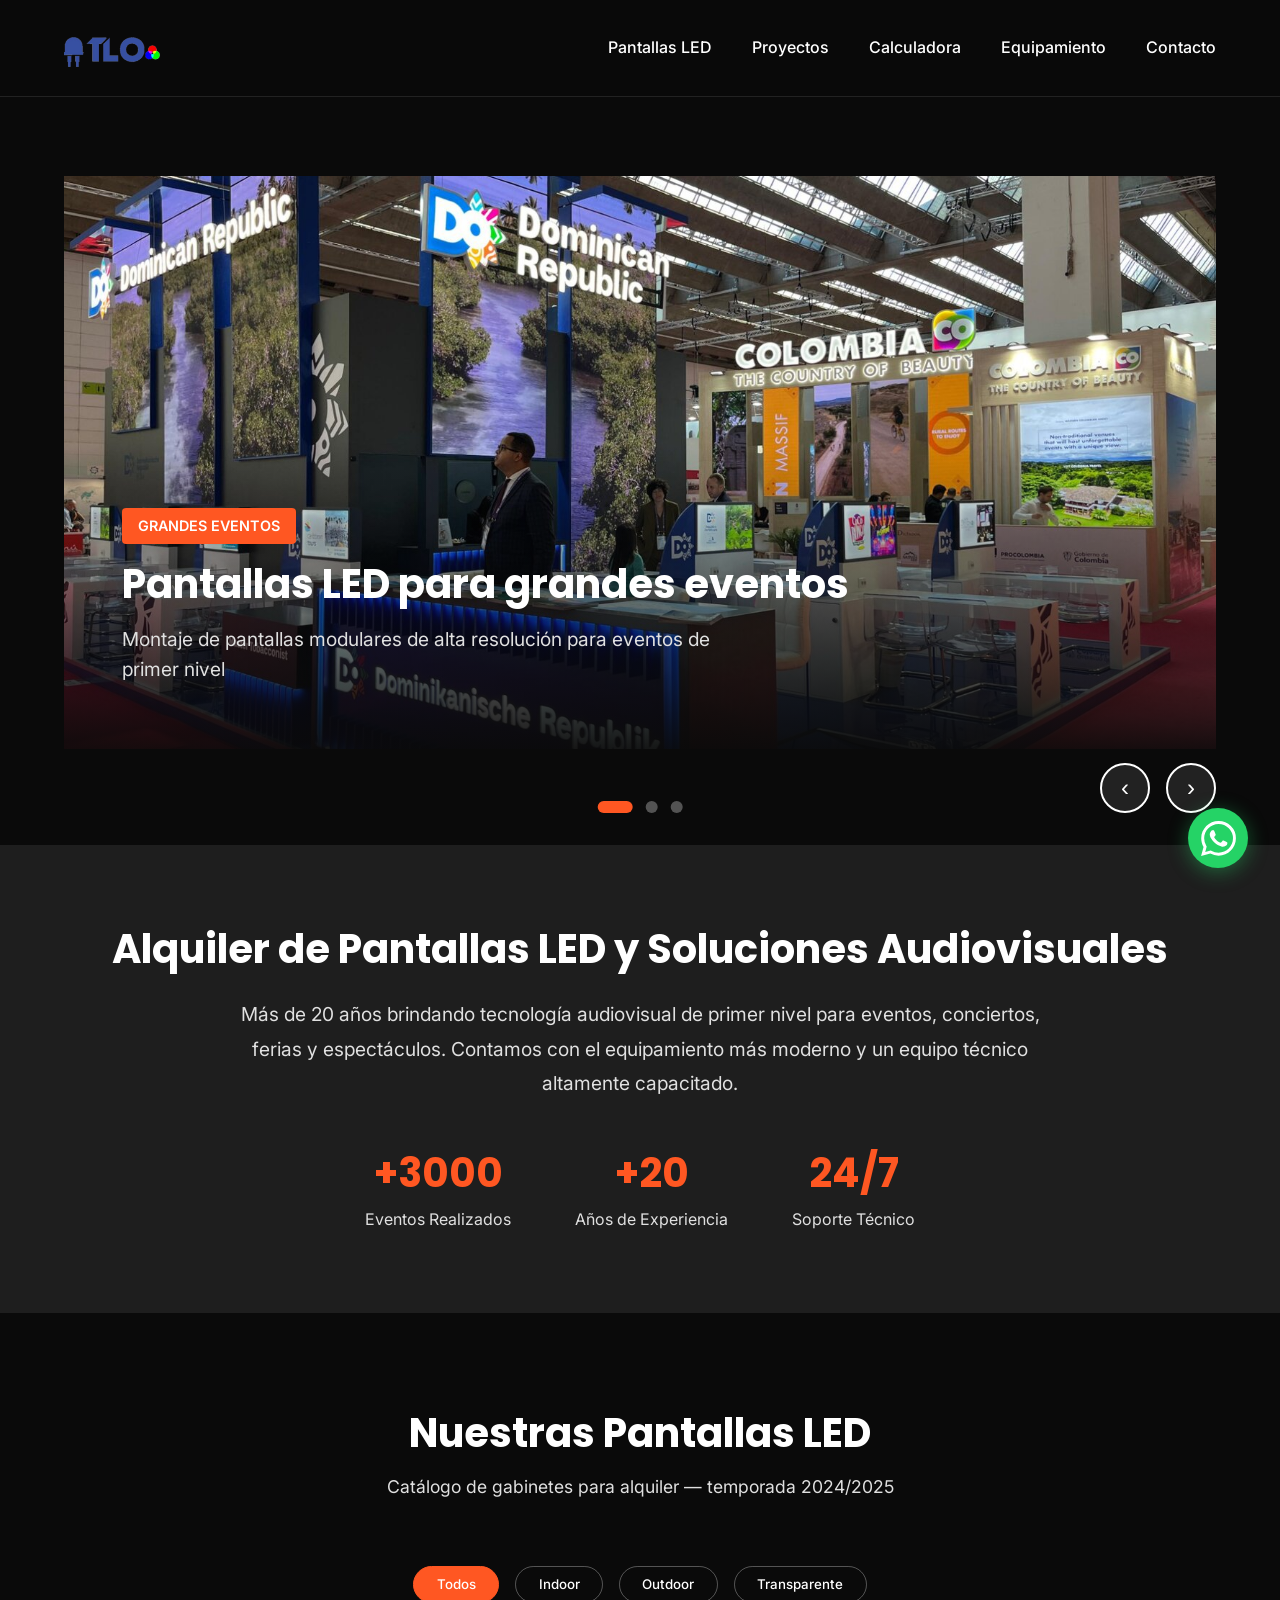
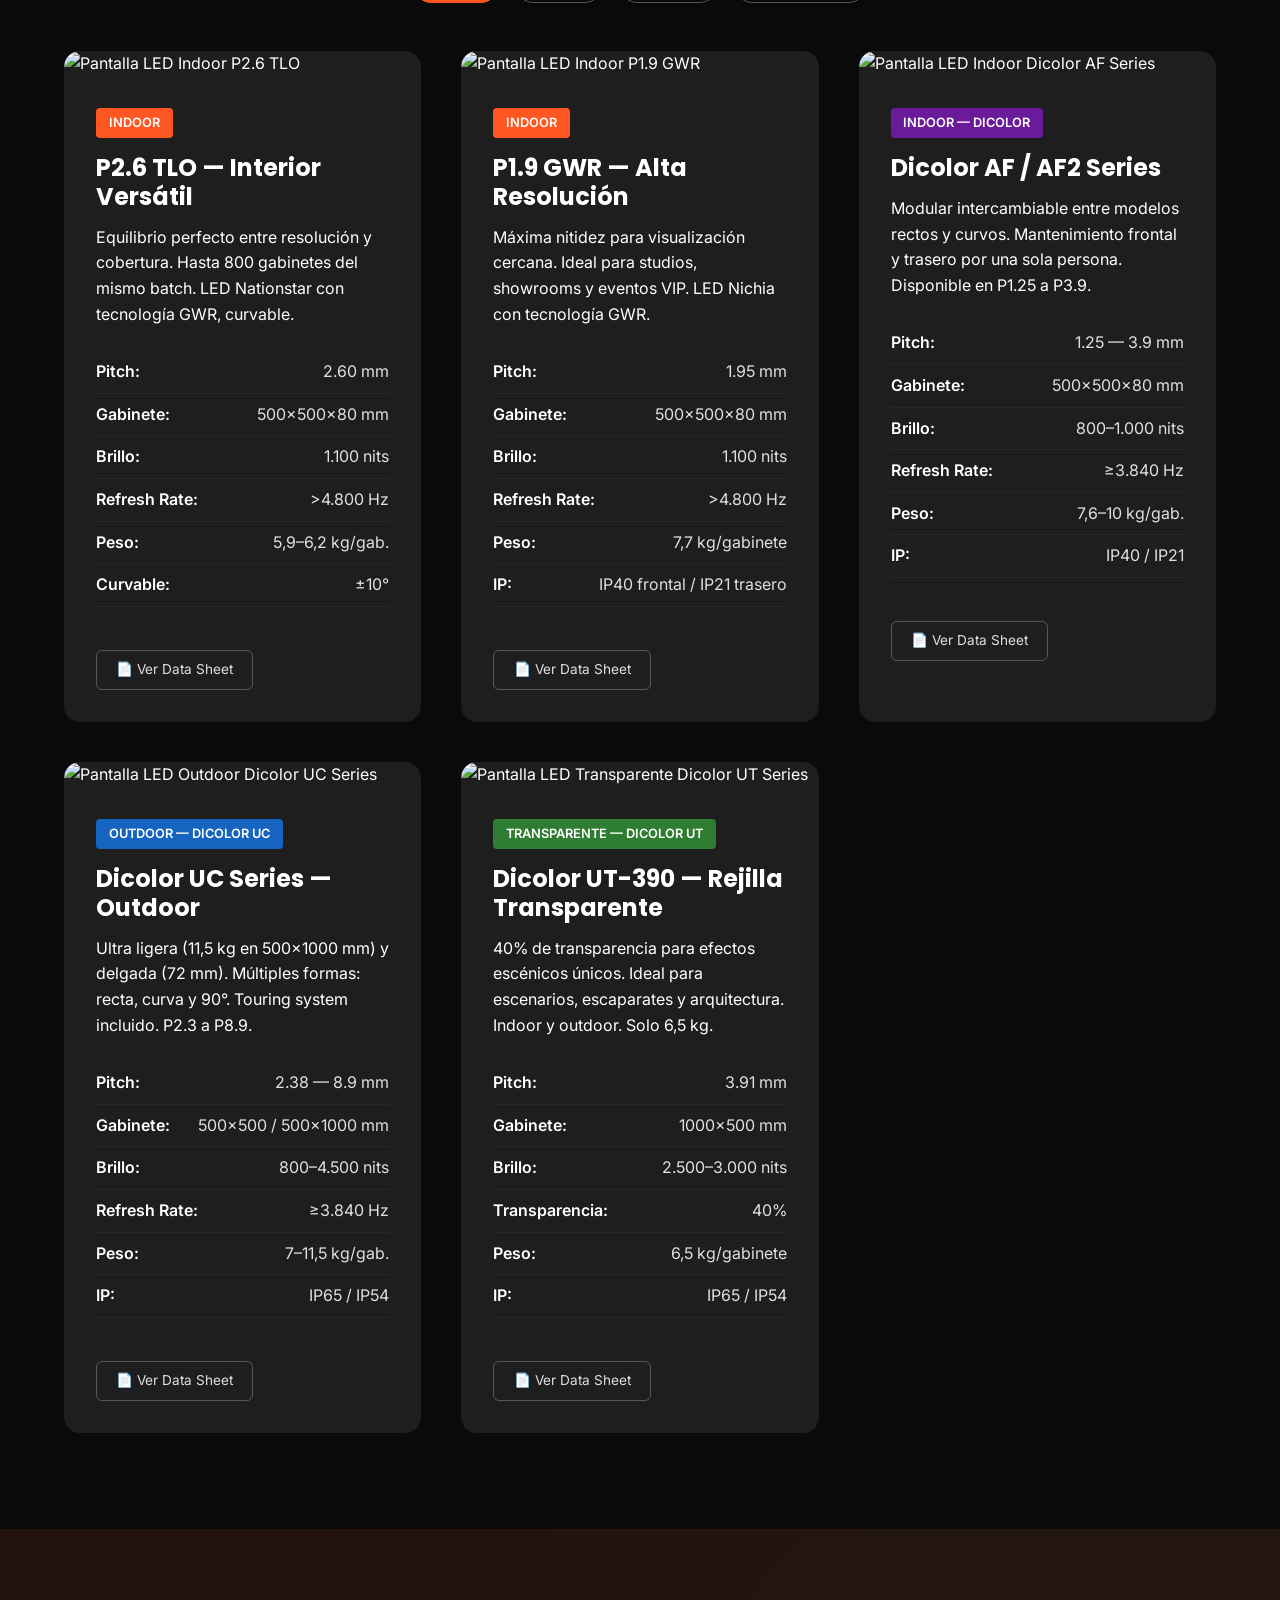
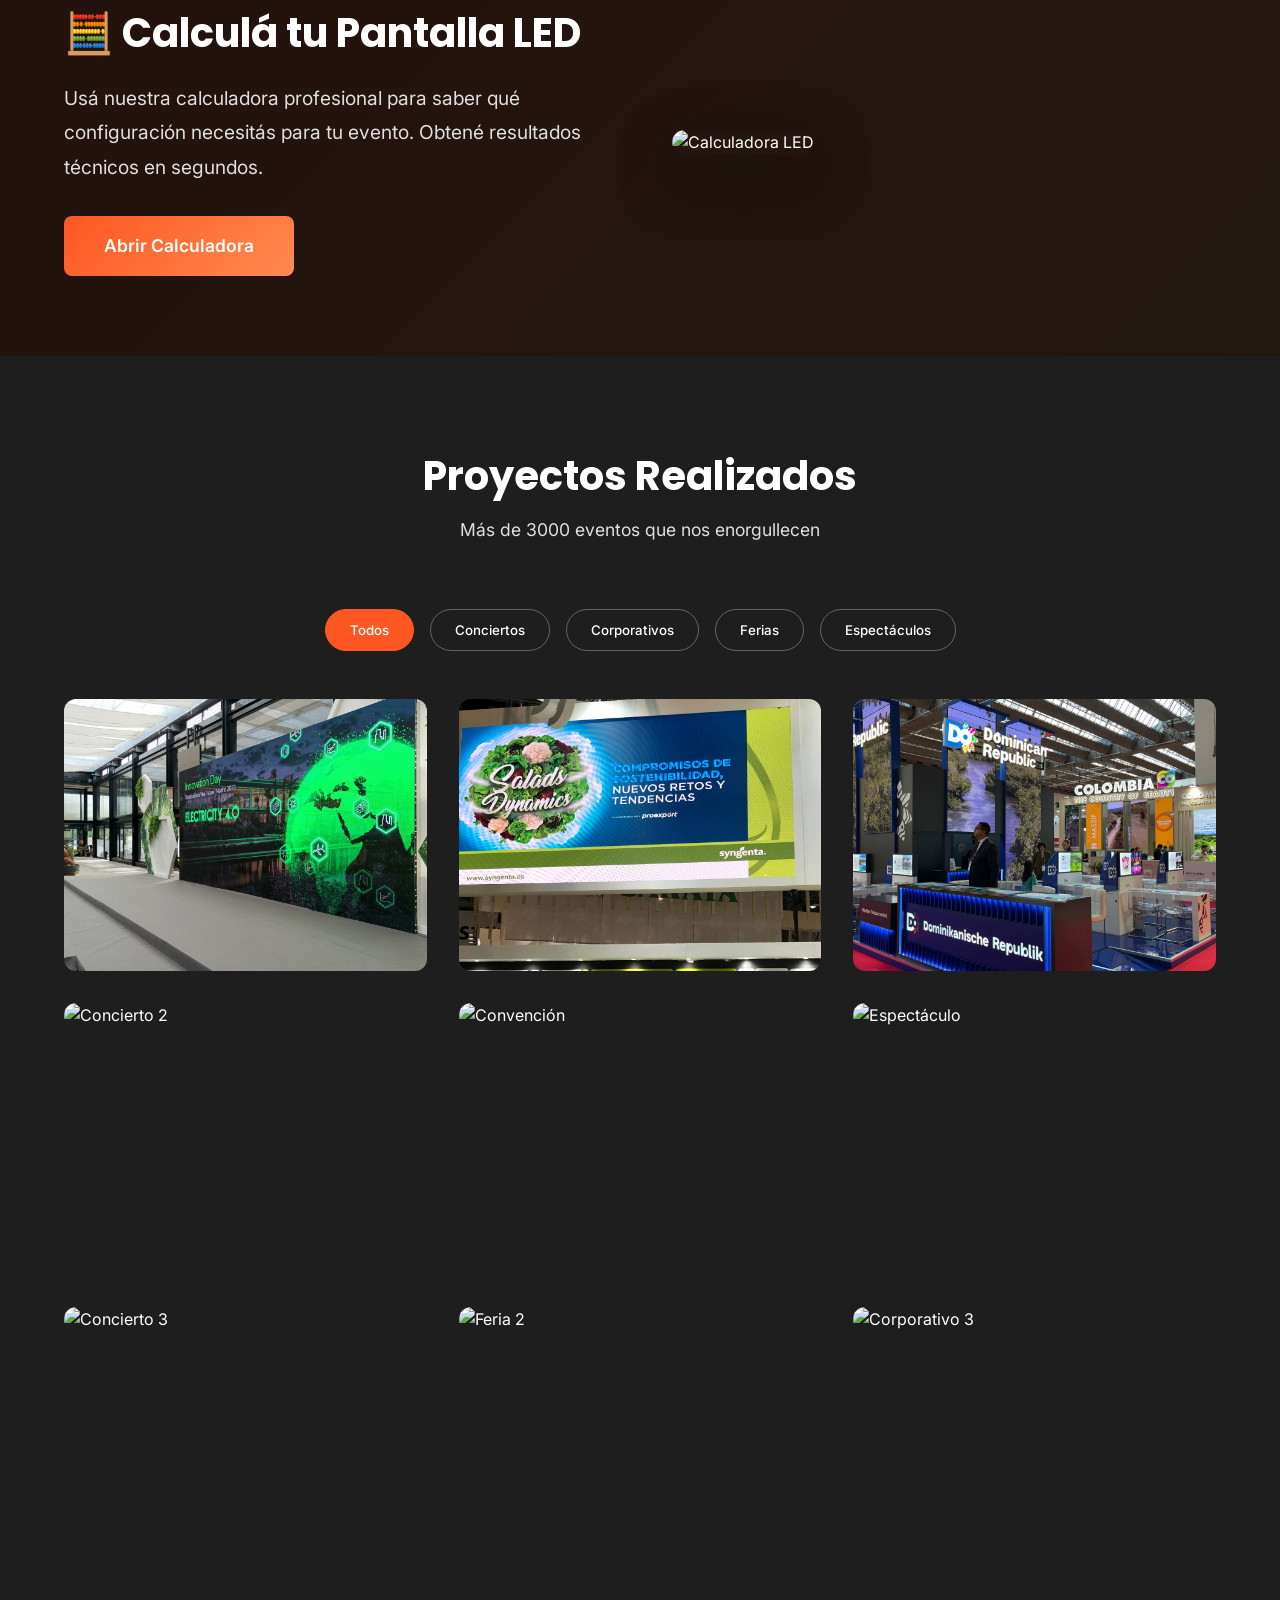
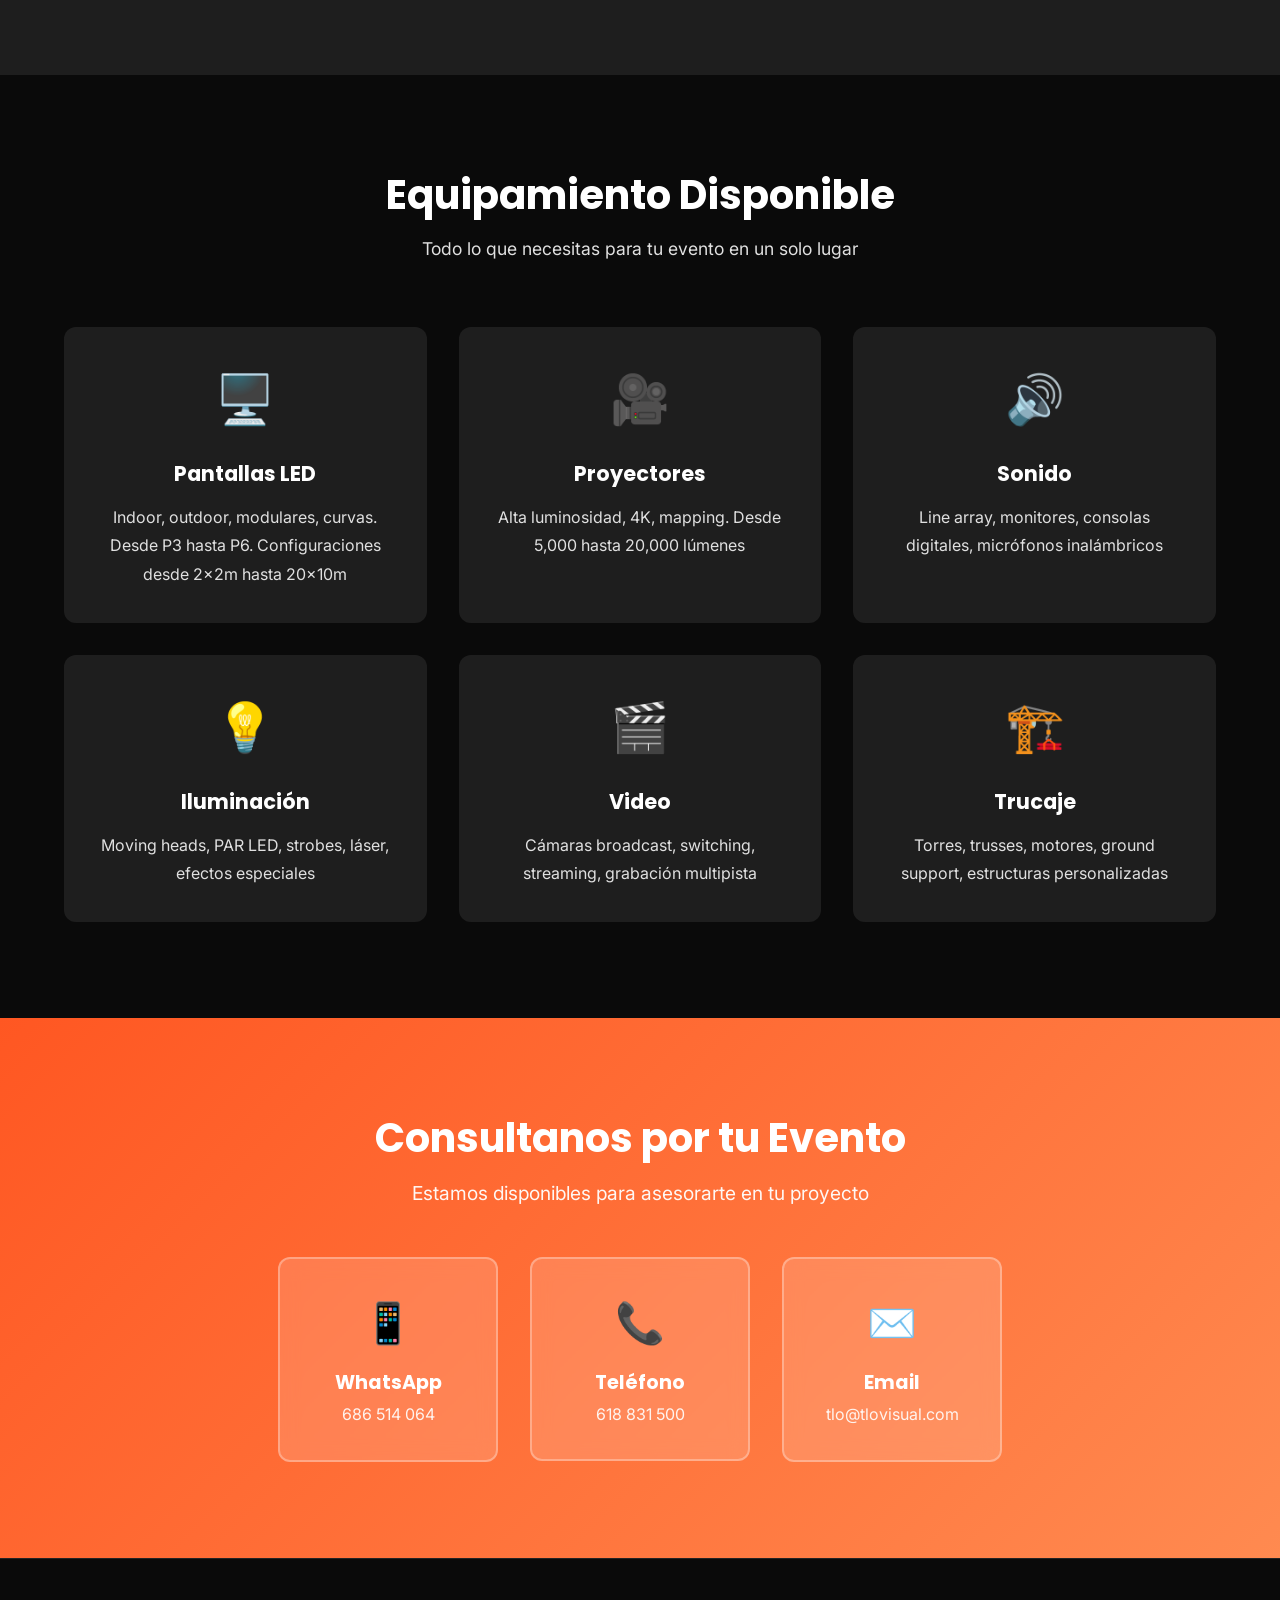
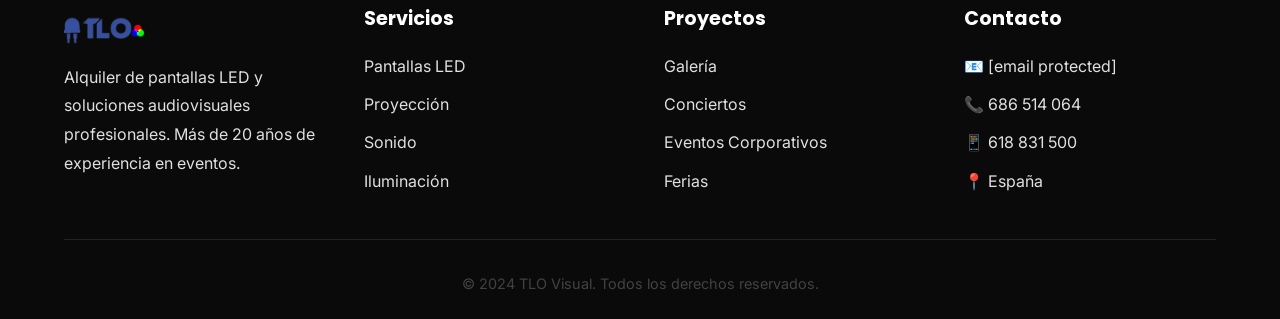
==== index.html @ 1fbb7e51 "reorder: P2.6 TLO Interior Versátil first in pantallas grid" ====
<!DOCTYPE html>
<html lang="es">
<head>
    <meta charset="UTF-8">
    <meta name="viewport" content="width=device-width, initial-scale=1.0">
    <meta name="description" content="TLO Visual - Alquiler de pantallas LED y soluciones audiovisuales profesionales. Más de 20 años de experiencia en eventos, conciertos, ferias y espectáculos.">
    <meta name="keywords" content="pantallas LED, alquiler pantallas, audiovisual, eventos, conciertos, iluminación, sonido profesional">
    <title>TLO Visual - Alquiler de Pantallas LED y Soluciones Audiovisuales</title>
    <!-- Fonts -->
    <link rel="preconnect" href="https://fonts.googleapis.com">
    <link rel="preconnect" href="https://fonts.gstatic.com" crossorigin>
    <link href="https://fonts.googleapis.com/css2?family=Poppins:wght@400;600;700&family=Inter:wght@400;500&display=swap" rel="stylesheet">
    <!-- Styles -->
    <link rel="stylesheet" href="css/styles.css">
    <!-- Favicon -->
    <link rel="icon" type="image/png" href="assets/favicon.png">
    <style>
        /* Logo image en navbar */
        .logo-img {
            height: 48px;
            width: auto;
            display: block;
        }
        .navbar a.logo-link {
            display: flex;
            align-items: center;
            text-decoration: none;
        }
        /* Footer logo */
        .footer-logo-img {
            height: 40px;
            width: auto;
            margin-bottom: 1rem;
            display: block;
        }
        /* Pantallas filters */
        .pantallas-filters {
            display: flex;
            justify-content: center;
            gap: 1rem;
            margin-bottom: 3rem;
            flex-wrap: wrap;
        }
        .pantalla-filter-btn {
            background: transparent;
            border: 1px solid rgba(255,255,255,0.3);
            color: var(--white);
            padding: 0.6rem 1.4rem;
            border-radius: 25px;
            cursor: pointer;
            transition: all 0.3s ease;
            font-weight: 500;
            font-family: 'Inter', sans-serif;
        }
        .pantalla-filter-btn:hover,
        .pantalla-filter-btn.active {
            background: var(--primary-orange);
            border-color: var(--primary-orange);
        }
        /* Badge variants */
        .outdoor-badge {
            background: #1565C0 !important;
        }
        .transparente-badge {
            background: #2E7D32 !important;
        }
        .indoor-badge-dicolor {
            background: #6A1B9A !important;
        }
        /* Datasheet button */
        .datasheet-btn {
            display: inline-block;
            margin-top: 1.2rem;
            padding: 0.5rem 1.2rem;
            border: 1px solid rgba(255,255,255,0.25);
            border-radius: 6px;
            color: var(--light-gray);
            text-decoration: none;
            font-size: 0.85rem;
            transition: all 0.3s ease;
        }
        .datasheet-btn:hover {
            border-color: var(--primary-orange);
            color: var(--primary-orange);
        }
        /* Hidden card */
        .pantalla-card.hidden {
            display: none;
        }
    </style>
</head>
<body>

    <!-- NAVIGATION -->
    <nav class="navbar" id="navbar">
        <a href="index.html" class="logo-link">
            <img src="images/logo_tlo.png" alt="TLO Visual" class="logo-img">
        </a>
        <ul class="nav-links" id="navLinks">
            <li><a href="#pantallas">Pantallas LED</a></li>
            <li><a href="#proyectos">Proyectos</a></li>
            <li><a href="https://tlo-ledcalc.vercel.app" target="_blank">Calculadora</a></li>
            <li><a href="#equipamiento">Equipamiento</a></li>
            <li><a href="#contacto">Contacto</a></li>
        </ul>
        <button class="menu-toggle" id="menuToggle">
            <span></span>
            <span></span>
            <span></span>
        </button>
    </nav>

    <!-- HERO GALLERY -->
    <section class="hero-gallery">
        <div class="gallery-slider" id="gallerySlider">
            <div class="gallery-slide active">
                <img src="images/grandeseventos.jpg" alt="Grandes Eventos con pantalla LED">
                <div class="slide-overlay">
                    <div class="slide-info">
                        <span class="slide-category">GRANDES EVENTOS</span>
                        <h2>Pantallas LED para grandes eventos</h2>
                        <p>Montaje de pantallas modulares de alta resolución para eventos de primer nivel</p>
                    </div>
                </div>
            </div>
            <div class="gallery-slide">
                <img src="images/corporativo.jpg" alt="Evento corporativo con pantalla LED">
                <div class="slide-overlay">
                    <div class="slide-info">
                        <span class="slide-category">CORPORATIVO</span>
                        <h2>Eventos corporativos y lanzamientos</h2>
                        <p>Tecnología audiovisual de impacto para presentaciones y lanzamientos de producto</p>
                    </div>
                </div>
            </div>
            <div class="gallery-slide">
                <img src="images/ferias_exposiciones.jpg" alt="Ferias y exposiciones con pantalla LED">
                <div class="slide-overlay">
                    <div class="slide-info">
                        <span class="slide-category">FERIAS &amp; EXPOSICIONES</span>
                        <h2>Stands interactivos en ferias internacionales</h2>
                        <p>Pantallas LED que hacen destacar tu marca en ferias y exposiciones de todo el mundo</p>
                    </div>
                </div>
            </div>
        </div>
        <div class="gallery-nav">
            <button onclick="prevSlide()" aria-label="Anterior">&#8249;</button>
            <button onclick="nextSlide()" aria-label="Siguiente">&#8250;</button>
        </div>
        <div class="gallery-indicators" id="galleryIndicators"></div>
    </section>

    <!-- INTRO -->
    <section class="intro">
        <h2>Alquiler de Pantallas LED y Soluciones Audiovisuales</h2>
        <p>Más de 20 años brindando tecnología audiovisual de primer nivel para eventos, conciertos, ferias y espectáculos. Contamos con el equipamiento más moderno y un equipo técnico altamente capacitado.</p>
        <div class="stats-mini">
            <div class="stat-mini">
                <h3>+3000</h3>
                <p>Eventos Realizados</p>
            </div>
            <div class="stat-mini">
                <h3>+20</h3>
                <p>Años de Experiencia</p>
            </div>
            <div class="stat-mini">
                <h3>24/7</h3>
                <p>Soporte Técnico</p>
            </div>
        </div>
    </section>

    <!-- PANTALLAS LED -->
    <section class="pantallas-led" id="pantallas">
        <div class="section-header">
            <h2>Nuestras Pantallas LED</h2>
            <p>Catálogo de gabinetes para alquiler — temporada 2024/2025</p>
        </div>

        <!-- Filtros indoor/outdoor -->
        <div class="pantallas-filters">
            <button class="pantalla-filter-btn active" data-pfilter="all">Todos</button>
            <button class="pantalla-filter-btn" data-pfilter="indoor">Indoor</button>
            <button class="pantalla-filter-btn" data-pfilter="outdoor">Outdoor</button>
            <button class="pantalla-filter-btn" data-pfilter="transparente">Transparente</button>
        </div>

        <div class="pantallas-grid" id="pantallasGrid">

            <!-- 1. P2.6 TLO Indoor -->
            <div class="pantalla-card" data-ptype="indoor">
                <img src="https://lh3.googleusercontent.com/d/19VEz2tYVpLaefPo6yIJ19IOf6-BZ9b1p" alt="Pantalla LED Indoor P2.6 TLO" class="pantalla-image">
                <div class="pantalla-info">
                    <span class="pantalla-badge">INDOOR</span>
                    <h3>P2.6 TLO — Interior Versátil</h3>
                    <p>Equilibrio perfecto entre resolución y cobertura. Hasta 800 gabinetes del mismo batch. LED Nationstar con tecnología GWR, curvable.</p>
                    <ul class="pantalla-specs">
                        <li><span class="spec-label">Pitch:</span> <span>2.60 mm</span></li>
                        <li><span class="spec-label">Gabinete:</span> <span>500×500×80 mm</span></li>
                        <li><span class="spec-label">Brillo:</span> <span>1.100 nits</span></li>
                        <li><span class="spec-label">Refresh Rate:</span> <span>&gt;4.800 Hz</span></li>
                        <li><span class="spec-label">Peso:</span> <span>5,9–6,2 kg/gab.</span></li>
                        <li><span class="spec-label">Curvable:</span> <span>±10°</span></li>
                    </ul>
                    <a href="https://drive.google.com/file/d/1gLdFTjBtshyb1EyhQIeDFwrnr5A5-ZCC/view" target="_blank" class="datasheet-btn">📄 Ver Data Sheet</a>
                </div>
            </div>

            <!-- 2. P1.9 GWR -->
            <div class="pantalla-card" data-ptype="indoor">
                <img src="https://lh3.googleusercontent.com/d/1m825O2_cUdGROWjtmhFSdPGrEkZB0V8e" alt="Pantalla LED Indoor P1.9 GWR" class="pantalla-image">
                <div class="pantalla-info">
                    <span class="pantalla-badge">INDOOR</span>
                    <h3>P1.9 GWR — Alta Resolución</h3>
                    <p>Máxima nitidez para visualización cercana. Ideal para studios, showrooms y eventos VIP. LED Nichia con tecnología GWR.</p>
                    <ul class="pantalla-specs">
                        <li><span class="spec-label">Pitch:</span> <span>1.95 mm</span></li>
                        <li><span class="spec-label">Gabinete:</span> <span>500×500×80 mm</span></li>
                        <li><span class="spec-label">Brillo:</span> <span>1.100 nits</span></li>
                        <li><span class="spec-label">Refresh Rate:</span> <span>&gt;4.800 Hz</span></li>
                        <li><span class="spec-label">Peso:</span> <span>7,7 kg/gabinete</span></li>
                        <li><span class="spec-label">IP:</span> <span>IP40 frontal / IP21 trasero</span></li>
                    </ul>
                    <a href="https://drive.google.com/file/d/1Hk4XWFLz9eo56kBG-P4cFVfvX36qhdwA/view" target="_blank" class="datasheet-btn">📄 Ver Data Sheet</a>
                </div>
            </div>

            <!-- 3. Dicolor AF2 / A Series -->
            <div class="pantalla-card" data-ptype="indoor">
                <img src="https://lh3.googleusercontent.com/d/1I6nOk2Gpk1hUHrpuTc718xvdJASM8VAE" alt="Pantalla LED Indoor Dicolor AF Series" class="pantalla-image">
                <div class="pantalla-info">
                    <span class="pantalla-badge indoor-badge-dicolor">INDOOR — DICOLOR</span>
                    <h3>Dicolor AF / AF2 Series</h3>
                    <p>Modular intercambiable entre modelos rectos y curvos. Mantenimiento frontal y trasero por una sola persona. Disponible en P1.25 a P3.9.</p>
                    <ul class="pantalla-specs">
                        <li><span class="spec-label">Pitch:</span> <span>1.25 — 3.9 mm</span></li>
                        <li><span class="spec-label">Gabinete:</span> <span>500×500×80 mm</span></li>
                        <li><span class="spec-label">Brillo:</span> <span>800–1.000 nits</span></li>
                        <li><span class="spec-label">Refresh Rate:</span> <span>≥3.840 Hz</span></li>
                        <li><span class="spec-label">Peso:</span> <span>7,6–10 kg/gab.</span></li>
                        <li><span class="spec-label">IP:</span> <span>IP40 / IP21</span></li>
                    </ul>
                    <a href="https://drive.google.com/file/d/1VLVCx-9wpdYVKT8gWvlxjfDC_KdL1PvT/view" target="_blank" class="datasheet-btn">📄 Ver Data Sheet</a>
                </div>
            </div>

            <!-- 4. Dicolor UC Series Outdoor -->
            <div class="pantalla-card" data-ptype="outdoor">
                <img src="https://lh3.googleusercontent.com/d/1bVmEmrhbzxSoqbG7it16OorBc0GF3Y6R" alt="Pantalla LED Outdoor Dicolor UC Series" class="pantalla-image">
                <div class="pantalla-info">
                    <span class="pantalla-badge outdoor-badge">OUTDOOR — DICOLOR UC</span>
                    <h3>Dicolor UC Series — Outdoor</h3>
                    <p>Ultra ligera (11,5 kg en 500×1000 mm) y delgada (72 mm). Múltiples formas: recta, curva y 90°. Touring system incluido. P2.3 a P8.9.</p>
                    <ul class="pantalla-specs">
                        <li><span class="spec-label">Pitch:</span> <span>2.38 — 8.9 mm</span></li>
                        <li><span class="spec-label">Gabinete:</span> <span>500×500 / 500×1000 mm</span></li>
                        <li><span class="spec-label">Brillo:</span> <span>800–4.500 nits</span></li>
                        <li><span class="spec-label">Refresh Rate:</span> <span>≥3.840 Hz</span></li>
                        <li><span class="spec-label">Peso:</span> <span>7–11,5 kg/gab.</span></li>
                        <li><span class="spec-label">IP:</span> <span>IP65 / IP54</span></li>
                    </ul>
                    <a href="https://drive.google.com/file/d/1eHAxyi0cV6tArbP869p9Ka9wPENYLCmQ/view" target="_blank" class="datasheet-btn">📄 Ver Data Sheet</a>
                </div>
            </div>

            <!-- 5. Dicolor UT Series Transparente -->
            <div class="pantalla-card" data-ptype="transparente">
                <img src="https://lh3.googleusercontent.com/d/1soc9MieJK7-VmpsF--3fWOarl8V-H3LP" alt="Pantalla LED Transparente Dicolor UT Series" class="pantalla-image">
                <div class="pantalla-info">
                    <span class="pantalla-badge transparente-badge">TRANSPARENTE — DICOLOR UT</span>
                    <h3>Dicolor UT-390 — Rejilla Transparente</h3>
                    <p>40% de transparencia para efectos escénicos únicos. Ideal para escenarios, escaparates y arquitectura. Indoor y outdoor. Solo 6,5 kg.</p>
                    <ul class="pantalla-specs">
                        <li><span class="spec-label">Pitch:</span> <span>3.91 mm</span></li>
                        <li><span class="spec-label">Gabinete:</span> <span>1000×500 mm</span></li>
                        <li><span class="spec-label">Brillo:</span> <span>2.500–3.000 nits</span></li>
                        <li><span class="spec-label">Transparencia:</span> <span>40%</span></li>
                        <li><span class="spec-label">Peso:</span> <span>6,5 kg/gabinete</span></li>
                        <li><span class="spec-label">IP:</span> <span>IP65 / IP54</span></li>
                    </ul>
                    <a href="https://drive.google.com/file/d/1g_S5tdvGAP1x7D824OkcT-5caJ2ddmEo/view" target="_blank" class="datasheet-btn">📄 Ver Data Sheet</a>
                </div>
            </div>

        </div>
    </section>

    <!-- CALCULADORA PREVIEW -->
    <section class="calculator-preview">
        <div class="calculator-preview-content">
            <div class="calculator-preview-text">
                <h2>🧮 Calculá tu Pantalla LED</h2>
                <p>Usá nuestra calculadora profesional para saber qué configuración necesitás para tu evento. Obtené resultados técnicos en segundos.</p>
                <a href="https://tlo-ledcalc.vercel.app" target="_blank" class="btn-primary">Abrir Calculadora</a>
            </div>
            <div class="calculator-preview-image">
                <img src="https://images.unsplash.com/photo-1551288049-bebda4e38f71?w=600" alt="Calculadora LED">
            </div>
        </div>
    </section>

    <!-- PROYECTOS -->
    <section class="proyectos" id="proyectos">
        <div class="section-header">
            <h2>Proyectos Realizados</h2>
            <p>Más de 3000 eventos que nos enorgullecen</p>
        </div>
        <div class="proyectos-filters">
            <button class="filter-btn active" data-filter="all">Todos</button>
            <button class="filter-btn" data-filter="conciertos">Conciertos</button>
            <button class="filter-btn" data-filter="corporativos">Corporativos</button>
            <button class="filter-btn" data-filter="ferias">Ferias</button>
            <button class="filter-btn" data-filter="espectaculos">Espectáculos</button>
        </div>
        <div class="proyectos-gallery" id="proyectosGallery">
            <div class="proyecto-item" data-category="corporativos">
                <img src="images/corporativo.jpg" alt="Evento corporativo Innovation Day">
                <div class="proyecto-overlay">
                    <span class="proyecto-tag">CORPORATIVO</span>
                    <h3>Innovation Day - Electricity 4.0</h3>
                    <p>Pantalla LED de gran formato • Evento corporativo en Madrid 2023</p>
                </div>
            </div>
            <div class="proyecto-item" data-category="ferias">
                <img src="images/ferias_exposiciones.jpg" alt="Feria internacional con stand LED">
                <div class="proyecto-overlay">
                    <span class="proyecto-tag">FERIA</span>
                    <h3>Expo Internacional</h3>
                    <p>Stands con pantallas LED en columnas • Feria de turismo internacional</p>
                </div>
            </div>
            <div class="proyecto-item" data-category="conciertos">
                <img src="images/grandeseventos.jpg" alt="Gran evento con pantalla LED">
                <div class="proyecto-overlay">
                    <span class="proyecto-tag">GRAN EVENTO</span>
                    <h3>Grandes Eventos</h3>
                    <p>Pantallas LED de alta resolución para eventos multitudinarios</p>
                </div>
            </div>
            <!-- Proyecto 4 -->
            <div class="proyecto-item" data-category="conciertos">
                <img src="https://images.unsplash.com/photo-1514525253161-7a46d19cd819?w=800" alt="Concierto 2">
                <div class="proyecto-overlay">
                    <span class="proyecto-tag">CONCIERTO</span>
                    <h3>Tour Nacional 2023</h3>
                    <p>30+ shows • Sistema LED completo • Trucaje</p>
                </div>
            </div>
            <!-- Proyecto 5 -->
            <div class="proyecto-item" data-category="corporativos">
                <img src="https://images.unsplash.com/photo-1511578314322-379afb476865?w=800" alt="Convención">
                <div class="proyecto-overlay">
                    <span class="proyecto-tag">CORPORATIVO</span>
                    <h3>Convención Anual</h3>
                    <p>500 asistentes • Streaming HD • Multipantalla</p>
                </div>
            </div>
            <!-- Proyecto 6 -->
            <div class="proyecto-item" data-category="espectaculos">
                <img src="https://images.unsplash.com/photo-1501281668745-f7f57925c3b4?w=800" alt="Espectáculo">
                <div class="proyecto-overlay">
                    <span class="proyecto-tag">ESPECTÁCULO</span>
                    <h3>Show de Danza</h3>
                    <p>Mapping sincronizado • Efectos visuales • LED backdrop</p>
                </div>
            </div>
            <!-- Proyecto 7 -->
            <div class="proyecto-item" data-category="conciertos">
                <img src="https://images.unsplash.com/photo-1470229722913-7c0e2dbbafd3?w=800" alt="Concierto 3">
                <div class="proyecto-overlay">
                    <span class="proyecto-tag">CONCIERTO</span>
                    <h3>Rock Festival 2023</h3>
                    <p>Pantalla principal + laterales • Iluminación robótica</p>
                </div>
            </div>
            <!-- Proyecto 8 -->
            <div class="proyecto-item" data-category="ferias">
                <img src="https://images.unsplash.com/photo-1475721027785-f74eccf877e2?w=800" alt="Feria 2">
                <div class="proyecto-overlay">
                    <span class="proyecto-tag">FERIA</span>
                    <h3>Feria Gastronómica</h3>
                    <p>Pantallas informativas • Sistema de audio ambiental</p>
                </div>
            </div>
            <!-- Proyecto 9 -->
            <div class="proyecto-item" data-category="corporativos">
                <img src="https://images.unsplash.com/photo-1429962714451-bb934ecdc4ec?w=800" alt="Corporativo 3">
                <div class="proyecto-overlay">
                    <span class="proyecto-tag">CORPORATIVO</span>
                    <h3>Congreso Médico</h3>
                    <p>Multipantalla • Videoconferencia • Sistema de votación</p>
                </div>
            </div>
        </div>
    </section>

    <!-- EQUIPAMIENTO -->
    <section class="equipamiento" id="equipamiento">
        <div class="section-header">
            <h2>Equipamiento Disponible</h2>
            <p>Todo lo que necesitas para tu evento en un solo lugar</p>
        </div>
        <div class="equipamiento-grid">
            <div class="equipo-card">
                <div class="equipo-icon">🖥️</div>
                <h3>Pantallas LED</h3>
                <p>Indoor, outdoor, modulares, curvas. Desde P3 hasta P6. Configuraciones desde 2x2m hasta 20x10m</p>
            </div>
            <div class="equipo-card">
                <div class="equipo-icon">🎥</div>
                <h3>Proyectores</h3>
                <p>Alta luminosidad, 4K, mapping. Desde 5,000 hasta 20,000 lúmenes</p>
            </div>
            <div class="equipo-card">
                <div class="equipo-icon">🔊</div>
                <h3>Sonido</h3>
                <p>Line array, monitores, consolas digitales, micrófonos inalámbricos</p>
            </div>
            <div class="equipo-card">
                <div class="equipo-icon">💡</div>
                <h3>Iluminación</h3>
                <p>Moving heads, PAR LED, strobes, láser, efectos especiales</p>
            </div>
            <div class="equipo-card">
                <div class="equipo-icon">🎬</div>
                <h3>Video</h3>
                <p>Cámaras broadcast, switching, streaming, grabación multipista</p>
            </div>
            <div class="equipo-card">
                <div class="equipo-icon">🏗️</div>
                <h3>Trucaje</h3>
                <p>Torres, trusses, motores, ground support, estructuras personalizadas</p>
            </div>
        </div>
    </section>

    <!-- CONTACTO -->
    <section class="contacto" id="contacto">
        <h2>Consultanos por tu Evento</h2>
        <p>Estamos disponibles para asesorarte en tu proyecto</p>
        <div class="contacto-methods">
            <a href="https://wa.me/34686514064" class="contacto-method" target="_blank">
                <div class="contacto-method-icon">📱</div>
                <h3>WhatsApp</h3>
                <p>686 514 064</p>
            </a>
            <a href="tel:+34618831500" class="contacto-method">
                <div class="contacto-method-icon">📞</div>
                <h3>Teléfono</h3>
                <p>618 831 500</p>
            </a>
            <a href="mailto:tlo@tlovisual.com" class="contacto-method">
                <div class="contacto-method-icon">✉️</div>
                <h3>Email</h3>
                <p>tlo@tlovisual.com</p>
            </a>
        </div>
    </section>

    <!-- FOOTER -->
    <footer>
        <div class="footer-content">
            <div class="footer-section">
                <img src="images/logo_tlo.png" alt="TLO Visual" class="footer-logo-img">
                <p>Alquiler de pantallas LED y soluciones audiovisuales profesionales. Más de 20 años de experiencia en eventos.</p>
            </div>
            <div class="footer-section">
                <h3>Servicios</h3>
                <ul>
                    <li><a href="#pantallas">Pantallas LED</a></li>
                    <li><a href="#equipamiento">Proyección</a></li>
                    <li><a href="#equipamiento">Sonido</a></li>
                    <li><a href="#equipamiento">Iluminación</a></li>
                </ul>
            </div>
            <div class="footer-section">
                <h3>Proyectos</h3>
                <ul>
                    <li><a href="#proyectos">Galería</a></li>
                    <li><a href="#proyectos">Conciertos</a></li>
                    <li><a href="#proyectos">Eventos Corporativos</a></li>
                    <li><a href="#proyectos">Ferias</a></li>
                </ul>
            </div>
            <div class="footer-section">
                <h3>Contacto</h3>
                <ul>
                    <li>📧 <a href="/cdn-cgi/l/email-protection" class="__cf_email__" data-cfemail="2a5e46456a5e46455c43595f4b4604494547">[email&#160;protected]</a></li>
                    <li>📞 686 514 064</li>
                    <li>📱 618 831 500</li>
                    <li>📍 España</li>
                </ul>
            </div>
        </div>
        <div class="footer-bottom">
            <p>&copy; 2024 TLO Visual. Todos los derechos reservados.</p>
        </div>
    </footer>

    <!-- WHATSAPP FLOATING BUTTON -->
    <a href="https://wa.me/34686514064" class="whatsapp-float" target="_blank" aria-label="Contactar por WhatsApp">
        <svg xmlns="http://www.w3.org/2000/svg" viewBox="0 0 24 24">
        <path d="M17.472 14.382c-.297-.149-1.758-.867-2.03-.967-.273-.099-.471-.148-.67.15-.197.297-.767.966-.94 1.164-.173.199-.347.223-.644.075-.297-.15-1.255-.463-2.39-1.475-.883-.788-1.48-1.761-1.653-2.059-.173-.297-.018-.458.13-.606.134-.133.298-.347.446-.52.149-.174.198-.298.298-.497.099-.198.05-.371-.025-.52-.075-.149-.669-1.612-.916-2.207-.242-.579-.487-.5-.669-.51-.173-.008-.371-.01-.57-.01-.198 0-.52.074-.792.372-.272.297-1.04 1.016-1.04 2.479 0 1.462 1.065 2.875 1.213 3.074.149.198 2.096 3.2 5.077 4.487.709.306 1.262.489 1.694.625.712.227 1.36.195 1.871.118.571-.085 1.758-.719 2.006-1.413.248-.694.248-1.289.173-1.413-.074-.124-.272-.198-.57-.347m-5.421 7.403h-.004a9.87 9.87 0 01-5.031-1.378l-.361-.214-3.741.982.998-3.648-.235-.374a9.86 9.86 0 01-1.51-5.26c.001-5.45 4.436-9.884 9.888-9.884 2.64 0 5.122 1.03 6.988 2.898a9.825 9.825 0 012.893 6.994c-.003 5.45-4.437 9.884-9.885 9.884m8.413-18.297A11.815 11.815 0 0012.05 0C5.495 0 .16 5.335.157 11.892c0 2.096.547 4.142 1.588 5.945L.057 24l6.305-1.654a11.882 11.882 0 005.683 1.448h.005c6.554 0 11.89-5.335 11.893-11.893a11.821 11.821 0 00-3.48-8.413z"/>
    </svg>
</a>

<script src="js/main.js"></script>
<script>
    // Filtros de pantallas LED
    document.querySelectorAll('.pantalla-filter-btn').forEach(btn => {
        btn.addEventListener('click', () => {
            document.querySelectorAll('.pantalla-filter-btn').forEach(b => b.classList.remove('active'));
            btn.classList.add('active');
            const filter = btn.getAttribute('data-pfilter');
            document.querySelectorAll('.pantalla-card').forEach(card => {
                if (filter === 'all' || card.getAttribute('data-ptype') === filter) {
                    card.classList.remove('hidden');
                } else {
                    card.classList.add('hidden');
                }
            });
        });
    });
</script>

</body>
</html>
---- css/styles.css ----
/* ===================================
   TLO VISUAL - MAIN STYLES
   ================================ */

/* RESET & VARIABLES */
* {
    margin: 0;
    padding: 0;
    box-sizing: border-box;
}

:root {
    --primary-black: #0A0A0A;
    --primary-orange: #FF5722;
    --dark-gray: #1E1E1E;
    --medium-gray: #424242;
    --light-gray: #E0E0E0;
    --white: #FFFFFF;
    --success: #4CAF50;
}

body {
    font-family: 'Inter', sans-serif;
    background-color: var(--primary-black);
    color: var(--white);
    line-height: 1.6;
    overflow-x: hidden;
}

h1, h2, h3, h4 {
    font-family: 'Poppins', sans-serif;
    line-height: 1.2;
}

img {
    max-width: 100%;
    height: auto;
}

/* NAVIGATION */
.navbar {
    position: fixed;
    top: 0;
    left: 0;
    right: 0;
    z-index: 1000;
    background: rgba(10, 10, 10, 0.95);
    backdrop-filter: blur(10px);
    padding: 1.5rem 5%;
    display: flex;
    justify-content: space-between;
    align-items: center;
    border-bottom: 1px solid rgba(255, 255, 255, 0.1);
    transition: background 0.3s ease;
}

.logo {
    font-family: 'Poppins', sans-serif;
    font-size: 1.8rem;
    font-weight: 700;
    color: var(--white);
    text-decoration: none;
}

.logo span {
    color: var(--primary-orange);
}

.nav-links {
    display: flex;
    gap: 2.5rem;
    list-style: none;
    align-items: center;
}

.nav-links a {
    color: var(--white);
    text-decoration: none;
    font-weight: 500;
    font-size: 1rem;
    transition: color 0.3s ease;
}

.nav-links a:hover {
    color: var(--primary-orange);
}

.menu-toggle {
    display: none;
    flex-direction: column;
    gap: 0.4rem;
    background: none;
    border: none;
    cursor: pointer;
}

.menu-toggle span {
    width: 25px;
    height: 3px;
    background: var(--white);
    transition: all 0.3s ease;
}

/* HERO GALLERY */
.hero-gallery {
    margin-top: 80px;
    height: 85vh;
    position: relative;
    overflow: hidden;
}

.gallery-slider {
    display: flex;
    height: 100%;
    position: relative;
}

.gallery-slide {
    min-width: 100%;
    height: 100%;
    position: absolute;
    top: 0;
    left: 0;
    opacity: 0;
    transition: opacity 0.8s ease-in-out;
}

.gallery-slide.active {
    opacity: 1;
}

.gallery-slide img {
    width: 100%;
    height: 100%;
    object-fit: cover;
}

.slide-overlay {
    position: absolute;
    bottom: 0;
    left: 0;
    right: 0;
    background: linear-gradient(to top, rgba(10, 10, 10, 0.95) 0%, transparent 100%);
    padding: 4rem 5%;
}

.slide-info h2 {
    font-size: 2.5rem;
    margin-bottom: 1rem;
}

.slide-info p {
    font-size: 1.2rem;
    color: var(--light-gray);
    max-width: 600px;
}

.slide-category {
    display: inline-block;
    background: var(--primary-orange);
    padding: 0.4rem 1rem;
    border-radius: 4px;
    font-size: 0.9rem;
    font-weight: 600;
    margin-bottom: 1rem;
}

.gallery-nav {
    position: absolute;
    bottom: 2rem;
    right: 5%;
    display: flex;
    gap: 1rem;
    z-index: 10;
}

.gallery-nav button {
    width: 50px;
    height: 50px;
    border: 2px solid var(--white);
    background: rgba(255, 255, 255, 0.1);
    backdrop-filter: blur(10px);
    border-radius: 50%;
    color: var(--white);
    font-size: 1.5rem;
    cursor: pointer;
    transition: all 0.3s ease;
}

.gallery-nav button:hover {
    background: var(--primary-orange);
    border-color: var(--primary-orange);
}

.gallery-indicators {
    position: absolute;
    bottom: 2rem;
    left: 50%;
    transform: translateX(-50%);
    display: flex;
    gap: 0.8rem;
    z-index: 10;
}

.indicator {
    width: 12px;
    height: 12px;
    border-radius: 50%;
    background: rgba(255, 255, 255, 0.3);
    cursor: pointer;
    transition: all 0.3s ease;
}

.indicator.active {
    background: var(--primary-orange);
    width: 35px;
    border-radius: 6px;
}

/* INTRO SECTION */
.intro {
    padding: 5rem 5%;
    text-align: center;
    background: var(--dark-gray);
}

.intro h2 {
    font-size: 2.5rem;
    margin-bottom: 1.5rem;
}

.intro p {
    font-size: 1.2rem;
    color: var(--light-gray);
    max-width: 800px;
    margin: 0 auto 3rem;
    line-height: 1.8;
}

.stats-mini {
    display: flex;
    justify-content: center;
    gap: 4rem;
    flex-wrap: wrap;
}

.stat-mini {
    text-align: center;
}

.stat-mini h3 {
    font-size: 2.5rem;
    color: var(--primary-orange);
    margin-bottom: 0.5rem;
}

.stat-mini p {
    font-size: 1rem;
    color: var(--light-gray);
    margin: 0;
}

/* SECTION HEADERS */
section {
    padding: 6rem 5%;
}

.section-header {
    text-align: center;
    margin-bottom: 4rem;
}

.section-header h2 {
    font-size: 2.5rem;
    font-weight: 700;
    margin-bottom: 1rem;
}

.section-header p {
    font-size: 1.1rem;
    color: var(--light-gray);
}

/* PANTALLAS LED SECTION */
.pantallas-led {
    background: var(--primary-black);
}

.pantallas-grid {
    display: grid;
    grid-template-columns: repeat(auto-fit, minmax(320px, 1fr));
    gap: 2.5rem;
}

.pantalla-card {
    background: var(--dark-gray);
    border-radius: 16px;
    overflow: hidden;
    transition: transform 0.3s ease, box-shadow 0.3s ease;
    cursor: pointer;
}

.pantalla-card:hover {
    transform: translateY(-10px);
    box-shadow: 0 20px 40px rgba(255, 87, 34, 0.3);
}

.pantalla-image {
    width: 100%;
    height: 280px;
    object-fit: cover;
}

.pantalla-info {
    padding: 2rem;
}

.pantalla-info h3 {
    font-size: 1.5rem;
    margin-bottom: 0.8rem;
}

.pantalla-specs {
    list-style: none;
    margin: 1.5rem 0;
}

.pantalla-specs li {
    color: var(--light-gray);
    padding: 0.5rem 0;
    border-bottom: 1px solid rgba(255, 255, 255, 0.05);
    display: flex;
    justify-content: space-between;
}

.spec-label {
    font-weight: 600;
    color: var(--white);
}

.pantalla-badge {
    display: inline-block;
    background: var(--primary-orange);
    padding: 0.3rem 0.8rem;
    border-radius: 4px;
    font-size: 0.8rem;
    font-weight: 600;
    margin-bottom: 1rem;
}

/* CALCULATOR PREVIEW */
.calculator-preview {
    background: linear-gradient(135deg, rgba(255, 87, 34, 0.1), rgba(255, 138, 80, 0.1));
    padding: 5rem 5%;
}

.calculator-preview-content {
    max-width: 1200px;
    margin: 0 auto;
    display: grid;
    grid-template-columns: 1fr 1fr;
    gap: 4rem;
    align-items: center;
}

.calculator-preview-text h2 {
    font-size: 2.5rem;
    margin-bottom: 1.5rem;
}

.calculator-preview-text p {
    font-size: 1.2rem;
    color: var(--light-gray);
    margin-bottom: 2rem;
    line-height: 1.8;
}

.btn-primary {
    background: linear-gradient(135deg, var(--primary-orange), #FF8A50);
    color: var(--white);
    padding: 1rem 2.5rem;
    border-radius: 8px;
    text-decoration: none;
    font-weight: 600;
    font-size: 1.1rem;
    display: inline-block;
    transition: all 0.3s ease;
}

.btn-primary:hover {
    transform: scale(1.05);
    box-shadow: 0 10px 40px rgba(255, 87, 34, 0.5);
}

.calculator-preview-image img {
    border-radius: 16px;
    box-shadow: 0 20px 60px rgba(0, 0, 0, 0.4);
}

/* PROYECTOS SECTION */
.proyectos {
    background: var(--dark-gray);
}

.proyectos-filters {
    display: flex;
    justify-content: center;
    gap: 1rem;
    margin-bottom: 3rem;
    flex-wrap: wrap;
}

.filter-btn {
    background: transparent;
    border: 1px solid rgba(255, 255, 255, 0.3);
    color: var(--white);
    padding: 0.75rem 1.5rem;
    border-radius: 25px;
    cursor: pointer;
    transition: all 0.3s ease;
    font-weight: 500;
    font-family: 'Inter', sans-serif;
}

.filter-btn:hover,
.filter-btn.active {
    background: var(--primary-orange);
    border-color: var(--primary-orange);
}

.proyectos-gallery {
    display: grid;
    grid-template-columns: repeat(auto-fill, minmax(350px, 1fr));
    gap: 2rem;
}

.proyecto-item {
    position: relative;
    border-radius: 12px;
    overflow: hidden;
    aspect-ratio: 4/3;
    cursor: pointer;
}

.proyecto-item img {
    width: 100%;
    height: 100%;
    object-fit: cover;
    transition: transform 0.5s ease;
}

.proyecto-item:hover img {
    transform: scale(1.1);
}

.proyecto-overlay {
    position: absolute;
    top: 0;
    left: 0;
    right: 0;
    bottom: 0;
    background: linear-gradient(to top, rgba(10, 10, 10, 0.9) 0%, rgba(10, 10, 10, 0.3) 50%, transparent 100%);
    display: flex;
    flex-direction: column;
    justify-content: flex-end;
    padding: 2rem;
    opacity: 0;
    transition: opacity 0.3s ease;
}

.proyecto-item:hover .proyecto-overlay {
    opacity: 1;
}

.proyecto-tag {
    display: inline-block;
    background: var(--primary-orange);
    padding: 0.3rem 0.8rem;
    border-radius: 4px;
    font-size: 0.8rem;
    font-weight: 600;
    margin-bottom: 0.8rem;
    width: fit-content;
}

.proyecto-overlay h3 {
    font-size: 1.3rem;
    margin-bottom: 0.5rem;
}

.proyecto-overlay p {
    color: var(--light-gray);
    font-size: 0.95rem;
}

/* EQUIPAMIENTO SECTION */
.equipamiento {
    background: var(--primary-black);
}

.equipamiento-grid {
    display: grid;
    grid-template-columns: repeat(auto-fit, minmax(280px, 1fr));
    gap: 2rem;
}

.equipo-card {
    background: var(--dark-gray);
    border-radius: 12px;
    padding: 2rem;
    text-align: center;
    transition: all 0.3s ease;
    border: 2px solid transparent;
}

.equipo-card:hover {
    border-color: var(--primary-orange);
    transform: translateY(-5px);
}

.equipo-icon {
    font-size: 3rem;
    margin-bottom: 1.5rem;
}

.equipo-card h3 {
    font-size: 1.3rem;
    margin-bottom: 1rem;
}

.equipo-card p {
    color: var(--light-gray);
    line-height: 1.8;
}

/* CONTACTO SECTION */
.contacto {
    padding: 6rem 5%;
    background: linear-gradient(135deg, var(--primary-orange), #FF8A50);
    text-align: center;
}

.contacto h2 {
    font-size: 2.5rem;
    margin-bottom: 1rem;
}

.contacto p {
    font-size: 1.2rem;
    margin-bottom: 3rem;
    opacity: 0.95;
}

.contacto-methods {
    display: flex;
    justify-content: center;
    gap: 2rem;
    flex-wrap: wrap;
    max-width: 800px;
    margin: 0 auto;
}

.contacto-method {
    background: rgba(255, 255, 255, 0.15);
    backdrop-filter: blur(10px);
    border: 2px solid rgba(255, 255, 255, 0.3);
    padding: 2rem;
    border-radius: 12px;
    min-width: 220px;
    transition: all 0.3s ease;
    text-decoration: none;
    color: var(--white);
}

.contacto-method:hover {
    background: rgba(255, 255, 255, 0.25);
    transform: translateY(-5px);
    border-color: var(--white);
}

.contacto-method-icon {
    font-size: 2.5rem;
    margin-bottom: 1rem;
}

.contacto-method h3 {
    font-size: 1.2rem;
    margin-bottom: 0.5rem;
}

.contacto-method p {
    font-size: 1rem;
    margin: 0;
    opacity: 0.9;
}

/* FOOTER */
footer {
    background: var(--primary-black);
    padding: 3rem 5% 1.5rem;
    border-top: 1px solid rgba(255, 255, 255, 0.1);
}

.footer-content {
    display: grid;
    grid-template-columns: repeat(auto-fit, minmax(250px, 1fr));
    gap: 3rem;
    margin-bottom: 2rem;
}

.footer-section h3 {
    margin-bottom: 1.5rem;
    font-size: 1.2rem;
}

.footer-section ul {
    list-style: none;
}

.footer-section ul li {
    margin-bottom: 0.8rem;
    color: var(--light-gray);
}

.footer-section a {
    color: var(--light-gray);
    text-decoration: none;
    transition: color 0.3s ease;
}

.footer-section a:hover {
    color: var(--primary-orange);
}

.footer-section p {
    color: var(--light-gray);
    line-height: 1.8;
}

.footer-bottom {
    text-align: center;
    padding-top: 2rem;
    border-top: 1px solid rgba(255, 255, 255, 0.1);
    color: var(--medium-gray);
    font-size: 0.9rem;
}

/* WHATSAPP BUTTON */
.whatsapp-float {
    position: fixed;
    bottom: 2rem;
    right: 2rem;
    width: 60px;
    height: 60px;
    background: #25D366;
    border-radius: 50%;
    display: flex;
    align-items: center;
    justify-content: center;
    box-shadow: 0 4px 20px rgba(37, 211, 102, 0.4);
    cursor: pointer;
    z-index: 999;
    transition: all 0.3s ease;
    text-decoration: none;
}

.whatsapp-float:hover {
    transform: scale(1.1);
    box-shadow: 0 6px 30px rgba(37, 211, 102, 0.6);
}

.whatsapp-float svg {
    width: 35px;
    height: 35px;
    fill: white;
}

/* ANIMATIONS */
@keyframes fadeInUp {
    from {
        opacity: 0;
        transform: translateY(30px);
    }
    to {
        opacity: 1;
        transform: translateY(0);
    }
}

/* RESPONSIVE DESIGN */
@media (max-width: 968px) {
    .nav-links {
        display: none;
    }

    .menu-toggle {
        display: flex;
    }

    .hero-gallery {
        height: 60vh;
    }

    .slide-info h2 {
        font-size: 1.8rem;
    }

    .slide-info p {
        font-size: 1rem;
    }

    .section-header h2 {
        font-size: 2rem;
    }

    .proyectos-gallery {
        grid-template-columns: 1fr;
    }

    .calculator-preview-content {
        grid-template-columns: 1fr;
    }

    .stats-mini {
        gap: 2rem;
    }

    .contacto-methods {
        flex-direction: column;
        align-items: center;
    }

    .pantallas-grid,
    .equipamiento-grid {
        grid-template-columns: 1fr;
    }
}

@media (max-width: 480px) {
    .intro h2 {
        font-size: 2rem;
    }

    .slide-info h2 {
        font-size: 1.5rem;
    }

    .section-header h2 {
        font-size: 1.8rem;
    }
}
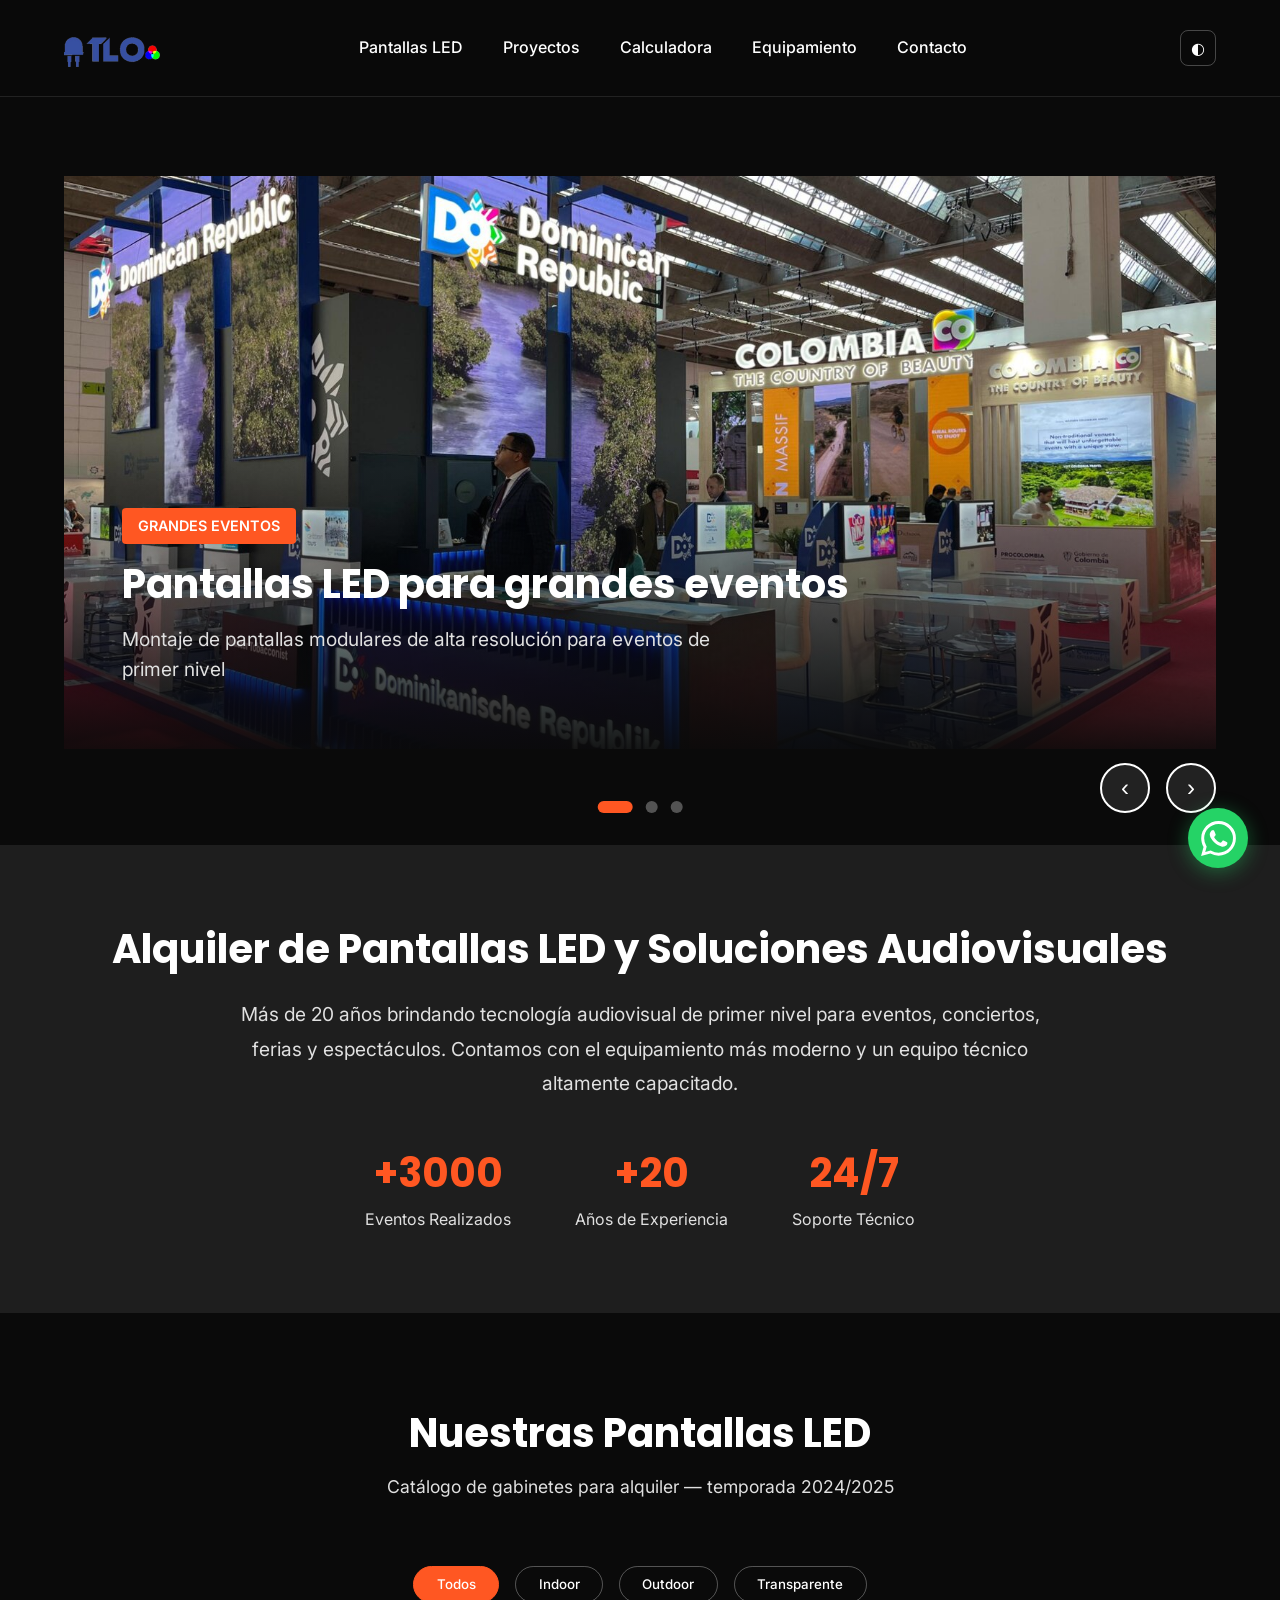
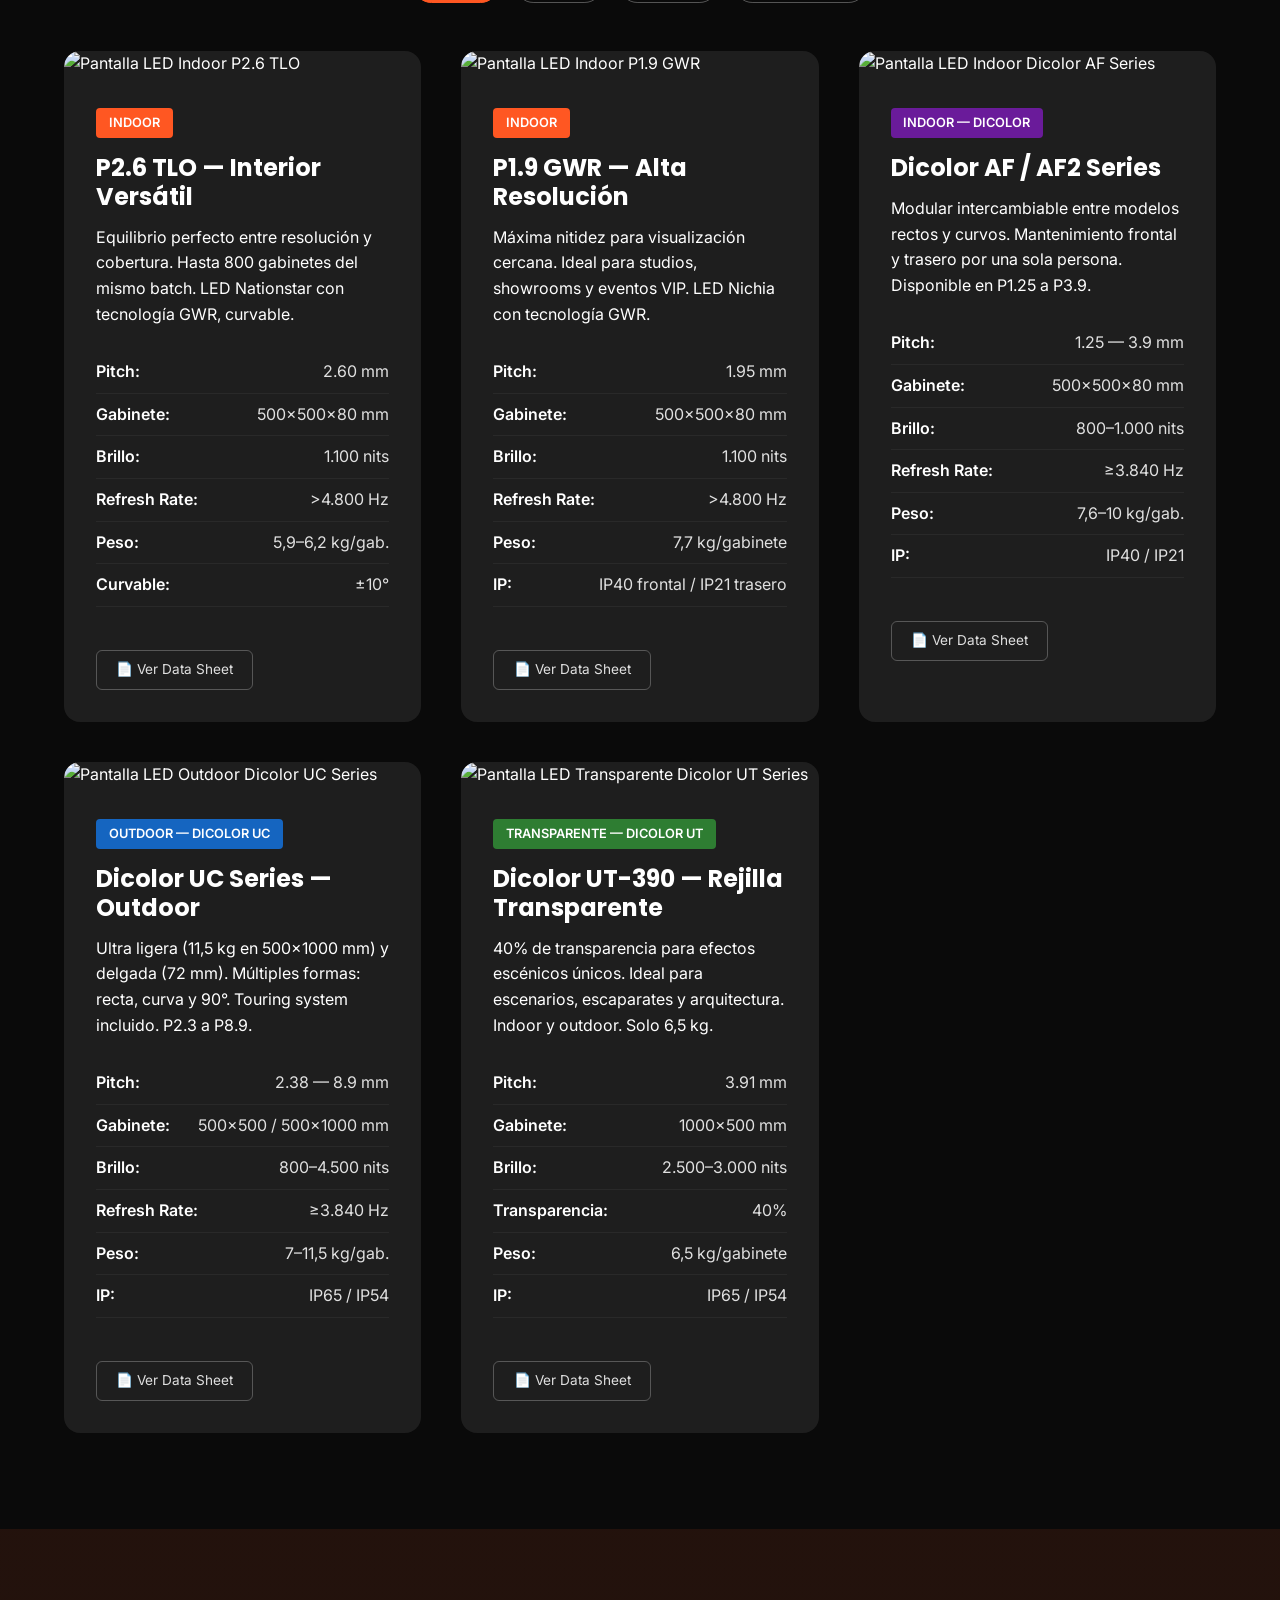
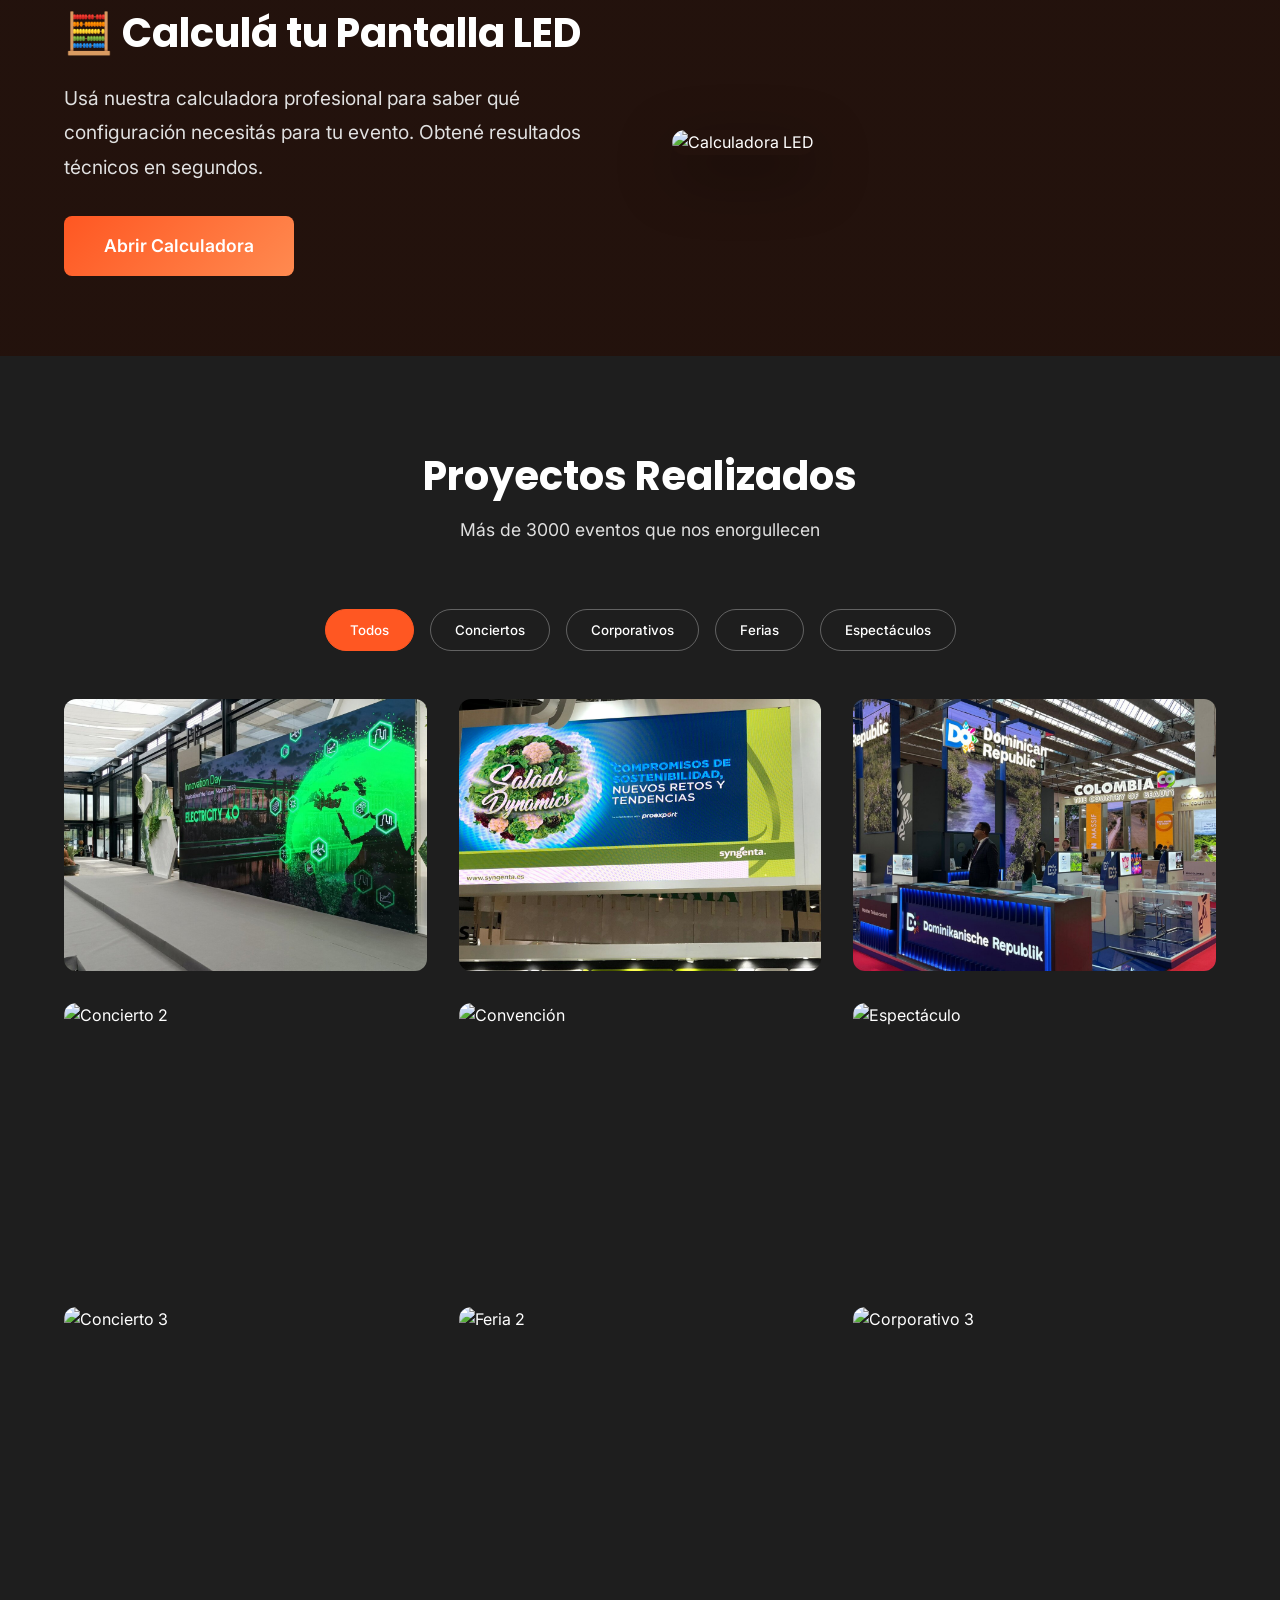
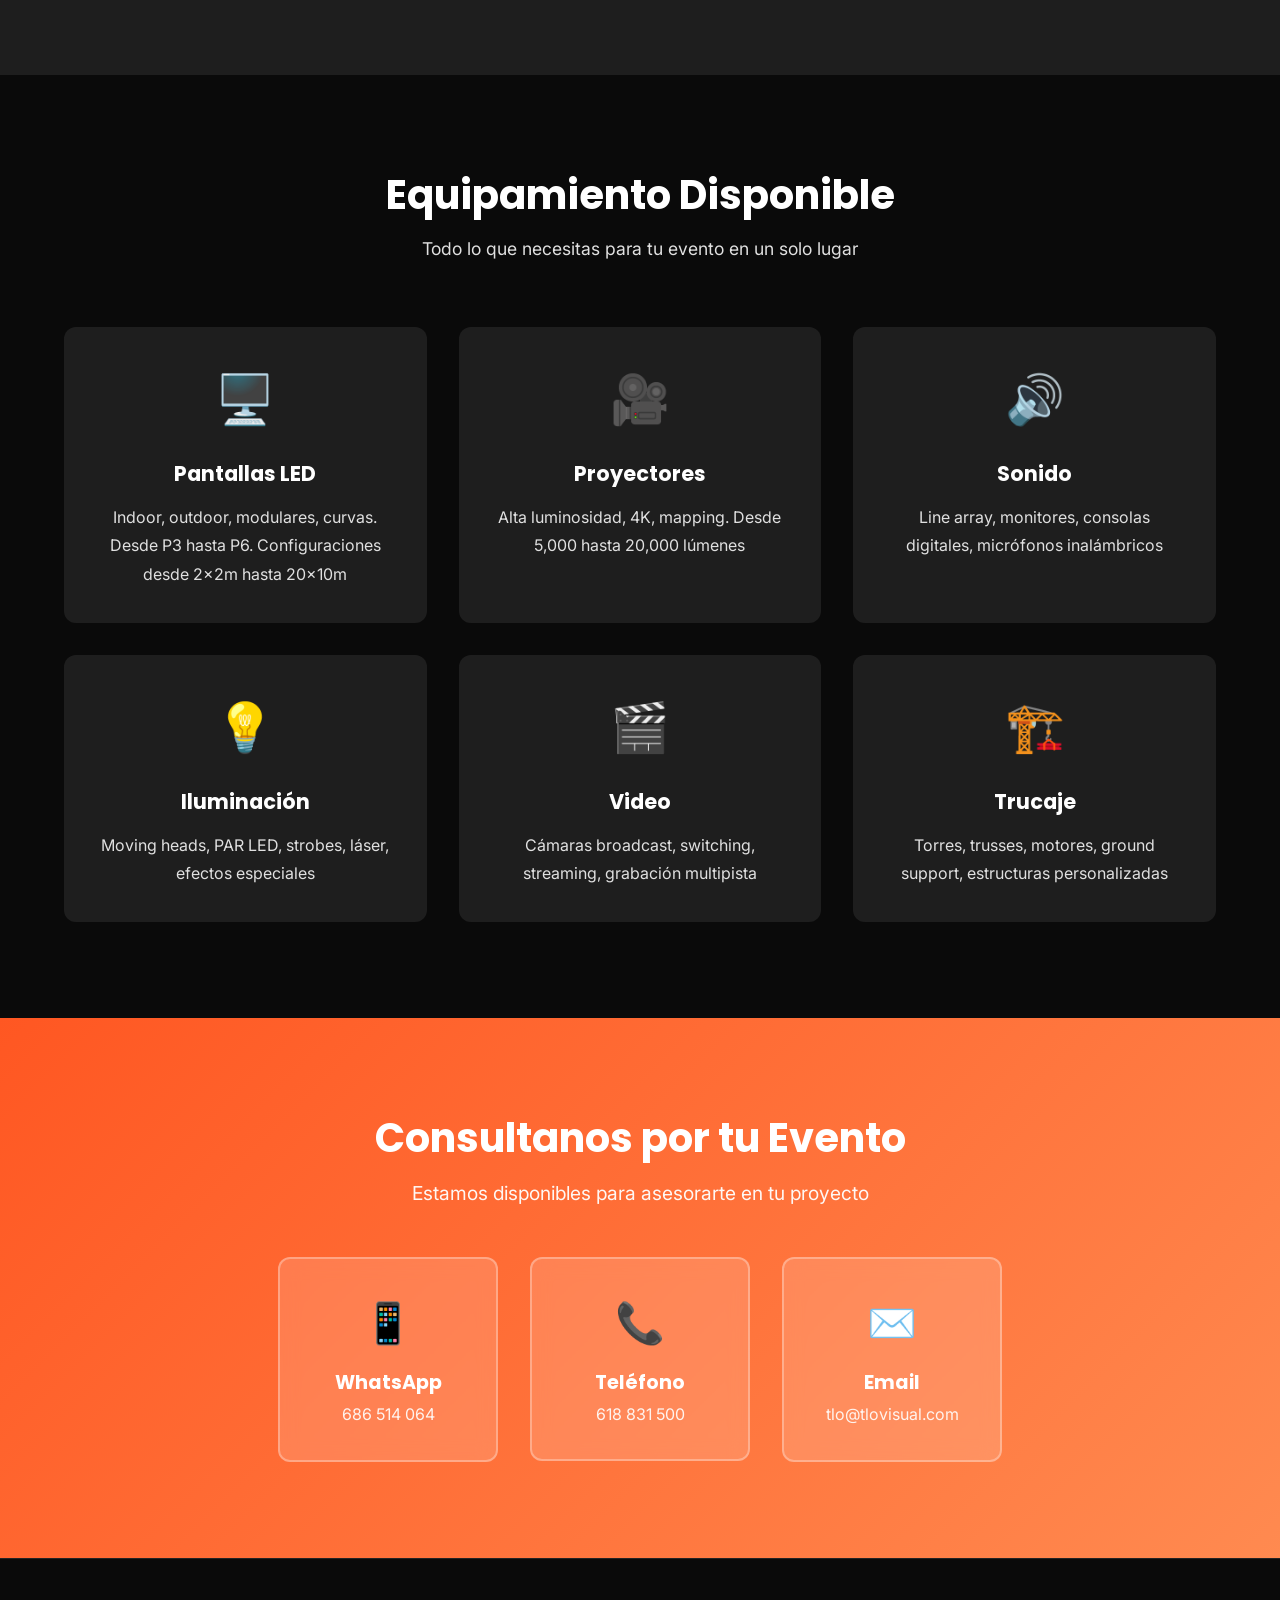
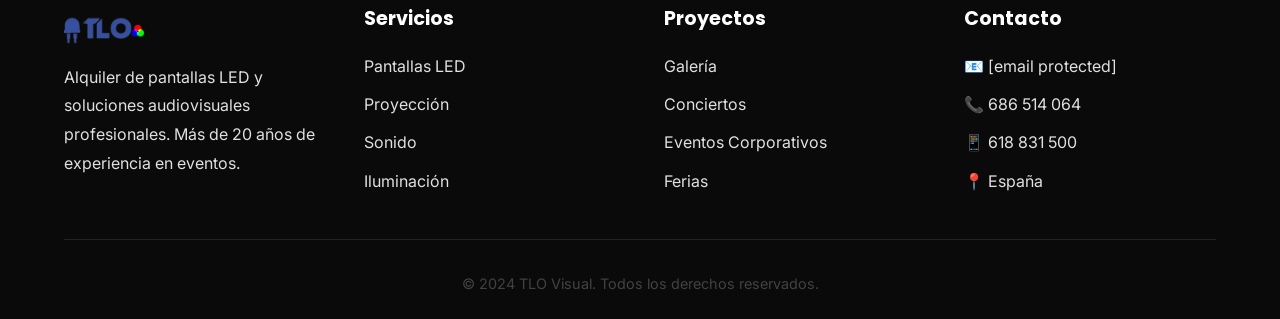
==== commit 4573c97c: "feat: add glassmorphism theme B with CSS var switcher - Tokenize all hardcoded orange/black colors i" ====
--- a/index.html
+++ b/index.html
@@ -103,6 +103,7 @@
             <li><a href="#equipamiento">Equipamiento</a></li>
             <li><a href="#contacto">Contacto</a></li>
         </ul>
+        <button id="theme-toggle" title="Cambiar tema" aria-label="Cambiar tema">◐</button>
         <button class="menu-toggle" id="menuToggle">
             <span></span>
             <span></span>
--- a/css/styles.css
+++ b/css/styles.css
@@ -17,6 +17,16 @@
     --light-gray: #E0E0E0;
     --white: #FFFFFF;
     --success: #4CAF50;
+    /* Theme-switchable tokens */
+    --accent-secondary: #FF8A50;
+    --accent-glow: rgba(255, 87, 34, 0.3);
+    --accent-glow-strong: rgba(255, 87, 34, 0.5);
+    --accent-bg: rgba(255, 87, 34, 0.1);
+    --navbar-bg-idle: rgba(10, 10, 10, 0.95);
+    --navbar-bg-scroll: rgba(10, 10, 10, 0.98);
+    --overlay-bg: rgba(10, 10, 10, 0.95);
+    --card-backdrop: none;
+    --card-border: transparent;
 }
 
 body {
@@ -44,7 +54,7 @@
     left: 0;
     right: 0;
     z-index: 1000;
-    background: rgba(10, 10, 10, 0.95);
+    background: var(--navbar-bg-idle);
     backdrop-filter: blur(10px);
     padding: 1.5rem 5%;
     display: flex;
@@ -140,7 +150,7 @@
     bottom: 0;
     left: 0;
     right: 0;
-    background: linear-gradient(to top, rgba(10, 10, 10, 0.95) 0%, transparent 100%);
+    background: linear-gradient(to top, var(--overlay-bg) 0%, transparent 100%);
     padding: 4rem 5%;
 }
 
@@ -302,7 +312,7 @@
 
 .pantalla-card:hover {
     transform: translateY(-10px);
-    box-shadow: 0 20px 40px rgba(255, 87, 34, 0.3);
+    box-shadow: 0 20px 40px var(--accent-glow);
 }
 
 .pantalla-image {
@@ -350,7 +360,7 @@
 
 /* CALCULATOR PREVIEW */
 .calculator-preview {
-    background: linear-gradient(135deg, rgba(255, 87, 34, 0.1), rgba(255, 138, 80, 0.1));
+    background: linear-gradient(135deg, var(--accent-bg), var(--accent-bg));
     padding: 5rem 5%;
 }
 
@@ -376,7 +386,7 @@
 }
 
 .btn-primary {
-    background: linear-gradient(135deg, var(--primary-orange), #FF8A50);
+    background: linear-gradient(135deg, var(--primary-orange), var(--accent-secondary));
     color: var(--white);
     padding: 1rem 2.5rem;
     border-radius: 8px;
@@ -389,7 +399,7 @@
 
 .btn-primary:hover {
     transform: scale(1.05);
-    box-shadow: 0 10px 40px rgba(255, 87, 34, 0.5);
+    box-shadow: 0 10px 40px var(--accent-glow-strong);
 }
 
 .calculator-preview-image img {
@@ -459,7 +469,7 @@
     left: 0;
     right: 0;
     bottom: 0;
-    background: linear-gradient(to top, rgba(10, 10, 10, 0.9) 0%, rgba(10, 10, 10, 0.3) 50%, transparent 100%);
+    background: linear-gradient(to top, var(--overlay-bg) 0%, rgba(10, 10, 10, 0.3) 50%, transparent 100%);
     display: flex;
     flex-direction: column;
     justify-content: flex-end;
@@ -536,7 +546,7 @@
 /* CONTACTO SECTION */
 .contacto {
     padding: 6rem 5%;
-    background: linear-gradient(135deg, var(--primary-orange), #FF8A50);
+    background: linear-gradient(135deg, var(--primary-orange), var(--accent-secondary));
     text-align: center;
 }
 
@@ -748,4 +758,77 @@
     .section-header h2 {
         font-size: 1.8rem;
     }
+}
+
+/* ===================================
+   TEMA B — GLASSMORPHISM CINEMATIC
+   Activo con data-theme="glass" en <html>
+   ================================ */
+
+[data-theme="glass"] {
+    --primary-orange: #5E6AD2;
+    --primary-black: #020203;
+    --dark-gray: #0d0d14;
+    --accent-secondary: #7C8DF0;
+    --accent-glow: rgba(94, 106, 210, 0.3);
+    --accent-glow-strong: rgba(94, 106, 210, 0.5);
+    --accent-bg: rgba(94, 106, 210, 0.08);
+    --navbar-bg-idle: rgba(2, 2, 3, 0.85);
+    --navbar-bg-scroll: rgba(2, 2, 3, 0.95);
+    --overlay-bg: rgba(2, 2, 3, 0.92);
+    --card-backdrop: blur(12px);
+    --card-border: rgba(255, 255, 255, 0.08);
+}
+
+[data-theme="glass"] body {
+    background: linear-gradient(180deg, #0a0a0f 0%, #020203 100%);
+    background-attachment: fixed;
+}
+
+[data-theme="glass"] h1,
+[data-theme="glass"] h2,
+[data-theme="glass"] h3,
+[data-theme="glass"] h4 {
+    font-family: 'Inter', sans-serif;
+    letter-spacing: -0.02em;
+}
+
+[data-theme="glass"] .pantalla-card,
+[data-theme="glass"] .equipo-card {
+    background: rgba(255, 255, 255, 0.04);
+    backdrop-filter: blur(12px);
+    border: 1px solid rgba(255, 255, 255, 0.08);
+}
+
+[data-theme="glass"] .proyecto-overlay {
+    background: linear-gradient(to top, var(--overlay-bg) 0%, rgba(2, 2, 3, 0.3) 50%, transparent 100%);
+}
+
+[data-theme="glass"] .pantalla-card:hover,
+[data-theme="glass"] .equipo-card:hover {
+    background: rgba(255, 255, 255, 0.07);
+    border-color: var(--primary-orange);
+}
+
+/* THEME TOGGLE BUTTON */
+#theme-toggle {
+    background: none;
+    border: 1px solid rgba(255, 255, 255, 0.25);
+    color: var(--white);
+    width: 36px;
+    height: 36px;
+    border-radius: 8px;
+    cursor: pointer;
+    font-size: 1rem;
+    transition: all 0.3s ease;
+    display: flex;
+    align-items: center;
+    justify-content: center;
+    margin-left: 1rem;
+    flex-shrink: 0;
+}
+
+#theme-toggle:hover {
+    border-color: var(--primary-orange);
+    color: var(--primary-orange);
 }
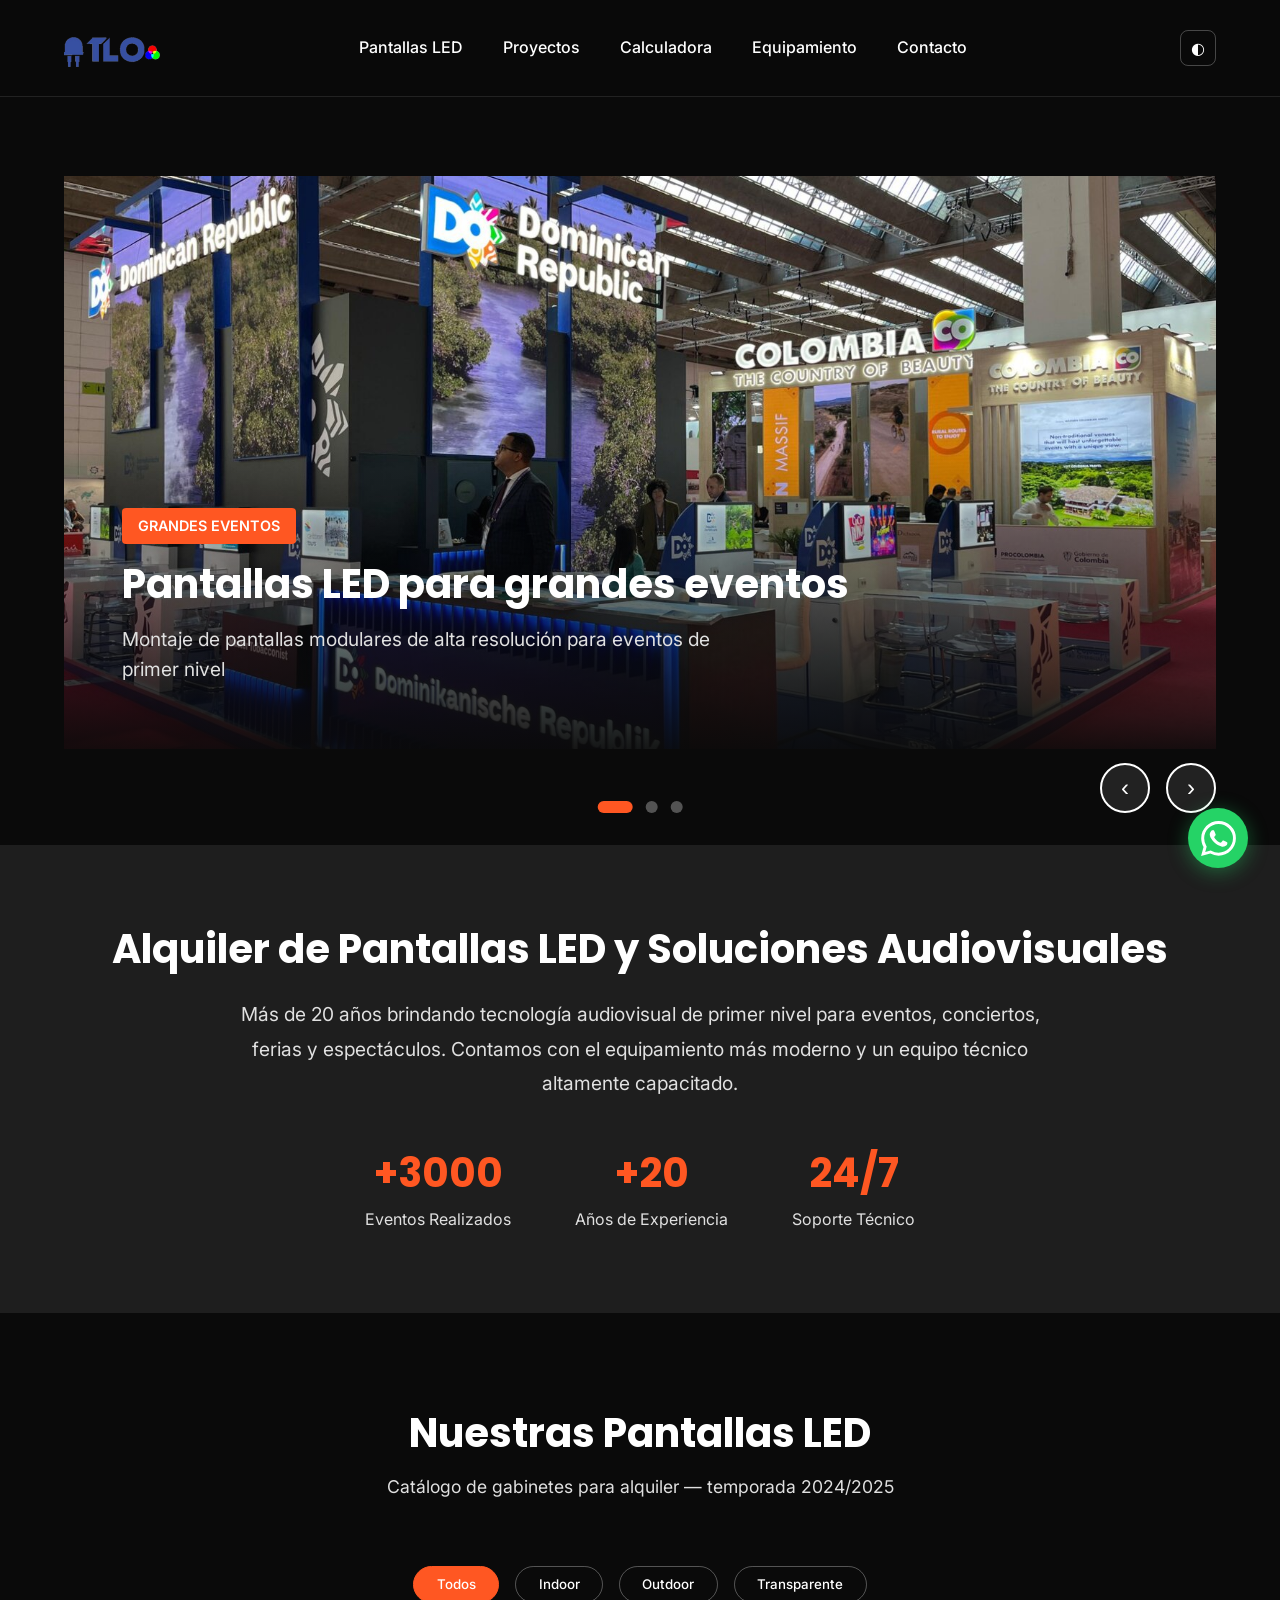
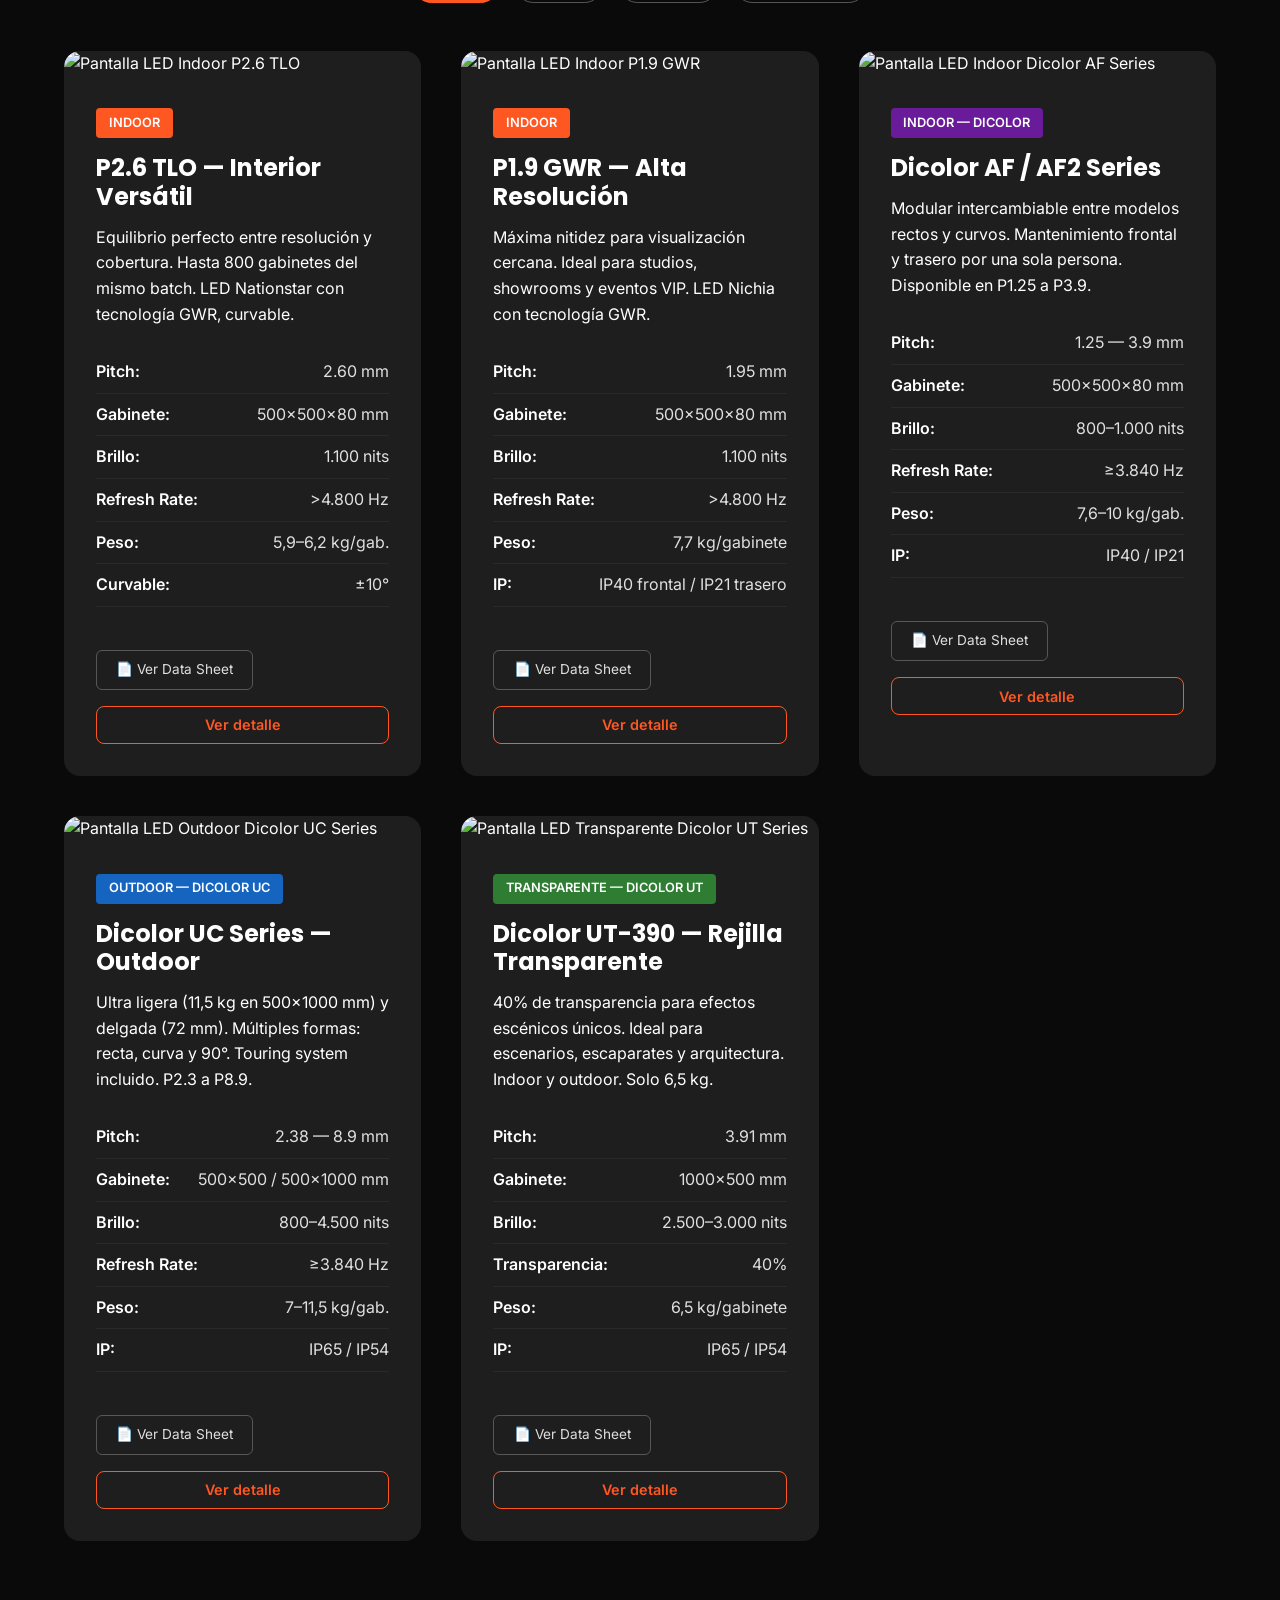
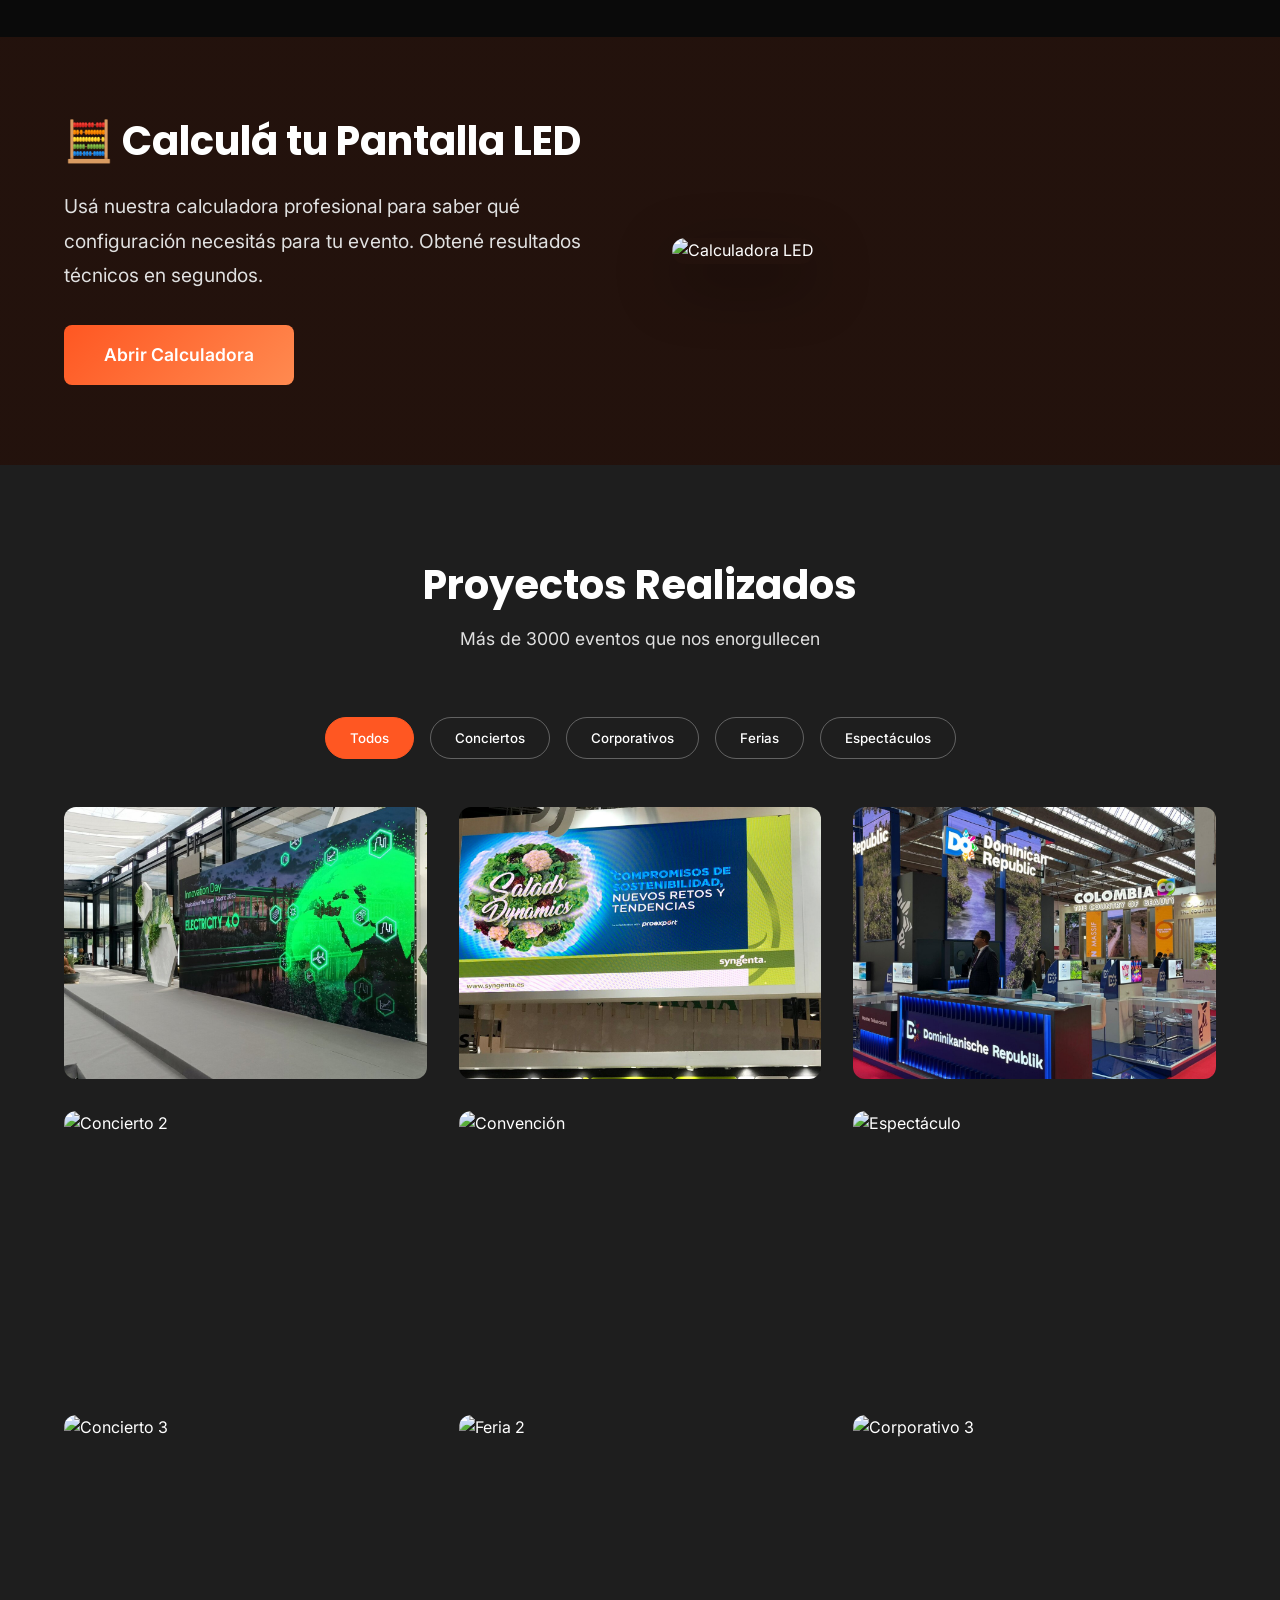
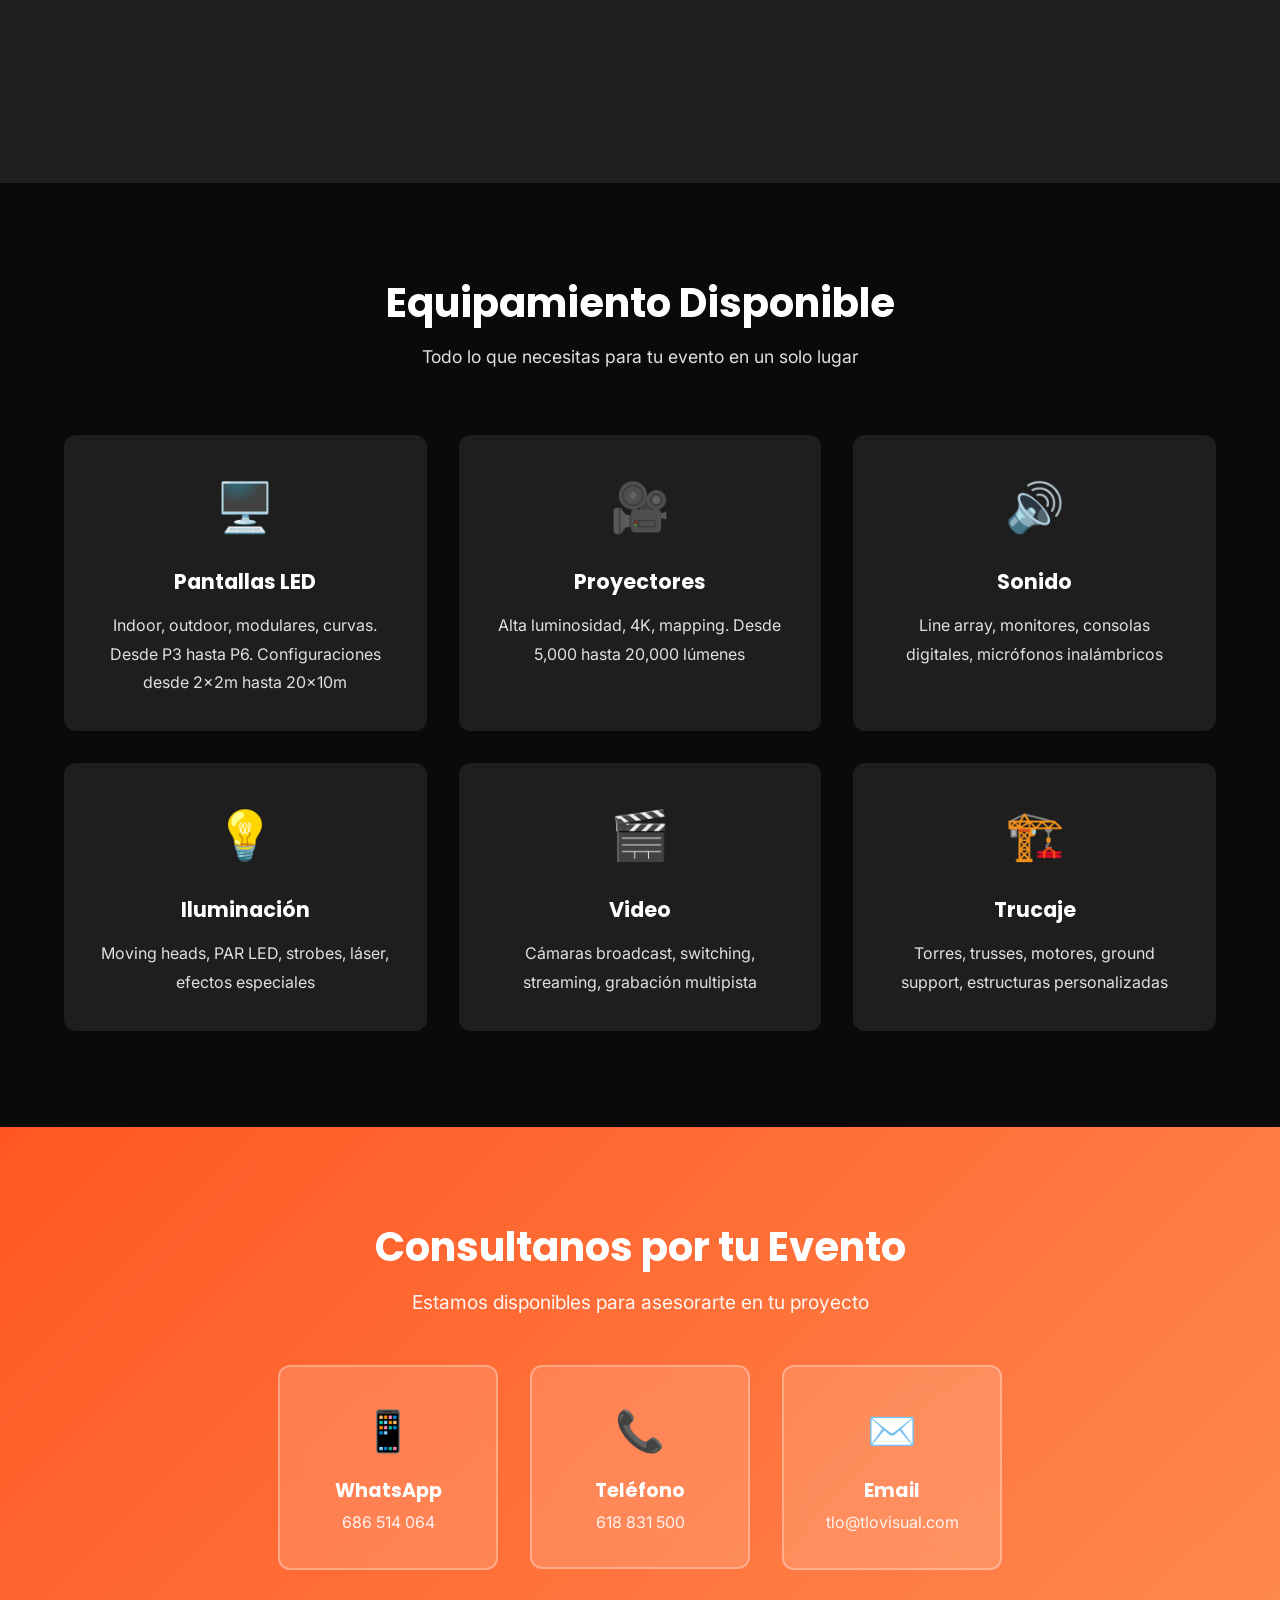
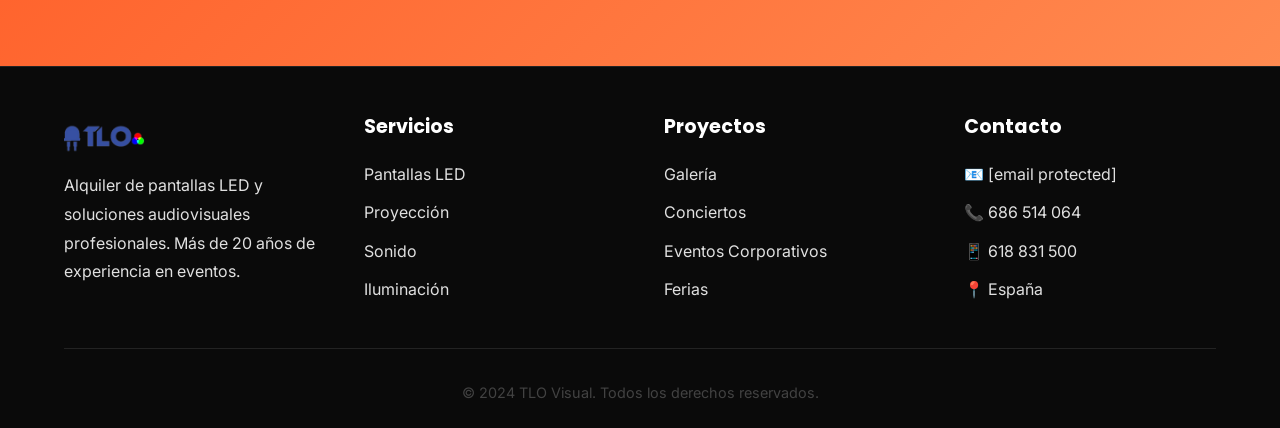
==== commit 7f2f4c9c: "feat: add product detail modal to pantalla cards - Modal overlay with image, specs, datasheet link, " ====
--- a/index.html
+++ b/index.html
@@ -9,7 +9,7 @@
     <!-- Fonts -->
     <link rel="preconnect" href="https://fonts.googleapis.com">
     <link rel="preconnect" href="https://fonts.gstatic.com" crossorigin>
-    <link href="https://fonts.googleapis.com/css2?family=Poppins:wght@400;600;700&family=Inter:wght@400;500&display=swap" rel="stylesheet">
+    <link href="https://fonts.googleapis.com/css2?family=Poppins:wght@400;600;700&family=Inter:wght@300;400;500;600;700&family=Bebas+Neue&family=Source+Sans+3:wght@300;400;500;600;700&display=swap" rel="stylesheet">
     <!-- Styles -->
     <link rel="stylesheet" href="css/styles.css">
     <!-- Favicon -->
@@ -506,6 +506,28 @@
     </svg>
 </a>
 
+<!-- MODAL DETALLE PANTALLA -->
+<div id="pantalla-modal" class="modal-overlay" role="dialog" aria-modal="true" aria-labelledby="modal-title">
+    <div class="modal-content">
+        <button class="modal-close" id="modal-close" aria-label="Cerrar">✕</button>
+        <div class="modal-body">
+            <div class="modal-image-col">
+                <img id="modal-img" src="" alt="" class="modal-img">
+            </div>
+            <div class="modal-info-col">
+                <span id="modal-badge" class="pantalla-badge"></span>
+                <h2 id="modal-title"></h2>
+                <p id="modal-desc"></p>
+                <ul id="modal-specs" class="pantalla-specs modal-specs"></ul>
+                <div class="modal-actions">
+                    <a id="modal-datasheet" href="#" target="_blank" class="datasheet-btn">📄 Ver Data Sheet</a>
+                    <a id="modal-whatsapp" href="#" target="_blank" class="btn-primary modal-wa-btn">Consultar disponibilidad</a>
+                </div>
+            </div>
+        </div>
+    </div>
+</div>
+
 <script src="js/main.js"></script>
 <script>
     // Filtros de pantallas LED
--- a/css/styles.css
+++ b/css/styles.css
@@ -761,6 +761,149 @@
 }
 
 /* ===================================
+   MODAL DETALLE PANTALLA
+   ================================ */
+
+.ver-detalle-btn {
+    display: block;
+    width: 100%;
+    margin-top: 1rem;
+    padding: 0.6rem 1rem;
+    background: transparent;
+    border: 1px solid var(--primary-orange);
+    color: var(--primary-orange);
+    border-radius: 8px;
+    font-family: 'Inter', sans-serif;
+    font-size: 0.9rem;
+    font-weight: 600;
+    cursor: pointer;
+    transition: all 0.3s ease;
+}
+
+.ver-detalle-btn:hover {
+    background: var(--primary-orange);
+    color: var(--white);
+}
+
+.modal-overlay {
+    display: none;
+    position: fixed;
+    inset: 0;
+    z-index: 2000;
+    background: rgba(0, 0, 0, 0.85);
+    backdrop-filter: blur(6px);
+    align-items: center;
+    justify-content: center;
+    padding: 2rem;
+}
+
+.modal-overlay.open {
+    display: flex;
+}
+
+.modal-content {
+    background: var(--dark-gray);
+    border-radius: 16px;
+    border: 1px solid rgba(255, 255, 255, 0.08);
+    max-width: 900px;
+    width: 100%;
+    max-height: 90vh;
+    overflow-y: auto;
+    position: relative;
+    animation: modalIn 0.25s ease;
+}
+
+@keyframes modalIn {
+    from { opacity: 0; transform: scale(0.95) translateY(20px); }
+    to   { opacity: 1; transform: scale(1) translateY(0); }
+}
+
+.modal-close {
+    position: absolute;
+    top: 1rem;
+    right: 1rem;
+    background: rgba(255, 255, 255, 0.1);
+    border: none;
+    color: var(--white);
+    width: 36px;
+    height: 36px;
+    border-radius: 50%;
+    font-size: 1rem;
+    cursor: pointer;
+    z-index: 10;
+    transition: background 0.2s ease;
+}
+
+.modal-close:hover {
+    background: var(--primary-orange);
+}
+
+.modal-body {
+    display: grid;
+    grid-template-columns: 1fr 1fr;
+    gap: 0;
+}
+
+.modal-image-col {
+    border-radius: 16px 0 0 16px;
+    overflow: hidden;
+}
+
+.modal-img {
+    width: 100%;
+    height: 100%;
+    min-height: 300px;
+    object-fit: cover;
+    display: block;
+}
+
+.modal-info-col {
+    padding: 2.5rem;
+}
+
+.modal-info-col h2 {
+    font-size: 1.8rem;
+    margin: 0.8rem 0;
+    line-height: 1.2;
+}
+
+.modal-info-col p {
+    color: var(--light-gray);
+    line-height: 1.7;
+    margin-bottom: 1rem;
+}
+
+.modal-specs {
+    margin-bottom: 1.5rem !important;
+}
+
+.modal-actions {
+    display: flex;
+    flex-direction: column;
+    gap: 0.8rem;
+}
+
+.modal-wa-btn {
+    text-align: center;
+    padding: 0.8rem 1.5rem;
+}
+
+@media (max-width: 650px) {
+    .modal-body {
+        grid-template-columns: 1fr;
+    }
+    .modal-image-col {
+        border-radius: 16px 16px 0 0;
+    }
+    .modal-img {
+        min-height: 220px;
+    }
+    .modal-info-col {
+        padding: 1.5rem;
+    }
+}
+
+/* ===================================
    TEMA B — GLASSMORPHISM CINEMATIC
    Activo con data-theme="glass" en <html>
    ================================ */
@@ -810,6 +953,72 @@
     border-color: var(--primary-orange);
 }
 
+/* ===================================
+   TEMA C — CINEMATIC GOLD
+   Activo con data-theme="gold" en <html>
+   ================================ */
+
+[data-theme="gold"] {
+    --primary-orange: #CA8A04;
+    --primary-black: #0F0F23;
+    --dark-gray: #1B1B30;
+    --medium-gray: #2E2E4A;
+    --accent-secondary: #D97706;
+    --accent-glow: rgba(202, 138, 4, 0.3);
+    --accent-glow-strong: rgba(202, 138, 4, 0.5);
+    --accent-bg: rgba(202, 138, 4, 0.08);
+    --navbar-bg-idle: rgba(15, 15, 35, 0.92);
+    --navbar-bg-scroll: rgba(15, 15, 35, 0.98);
+    --overlay-bg: rgba(8, 8, 22, 0.95);
+    --card-backdrop: none;
+    --card-border: rgba(202, 138, 4, 0.15);
+}
+
+[data-theme="gold"] body {
+    background: linear-gradient(180deg, #0F0F23 0%, #080816 100%);
+    background-attachment: fixed;
+}
+
+[data-theme="gold"] h1,
+[data-theme="gold"] h2,
+[data-theme="gold"] h3,
+[data-theme="gold"] h4 {
+    font-family: 'Bebas Neue', sans-serif;
+    font-weight: 400;
+    letter-spacing: 0.03em;
+}
+
+[data-theme="gold"] .section-header h2 {
+    font-size: clamp(3rem, 7vw, 6rem);
+    line-height: 1;
+}
+
+[data-theme="gold"] .slide-info h2 {
+    font-size: clamp(3.5rem, 8vw, 8rem);
+    line-height: 0.95;
+}
+
+[data-theme="gold"] .pantalla-info h3 {
+    font-size: 1.8rem;
+}
+
+[data-theme="gold"] .intro {
+    background: #131328;
+}
+
+[data-theme="gold"] .pantalla-card {
+    background: #1B1B30;
+    border: 1px solid rgba(202, 138, 4, 0.12);
+}
+
+[data-theme="gold"] .equipo-card {
+    background: #1B1B30;
+}
+
+[data-theme="gold"] .proyecto-overlay {
+    background: linear-gradient(to top, var(--overlay-bg) 0%, rgba(15, 15, 35, 0.3) 50%, transparent 100%);
+}
+
 /* THEME TOGGLE BUTTON */
 #theme-toggle {
     background: none;
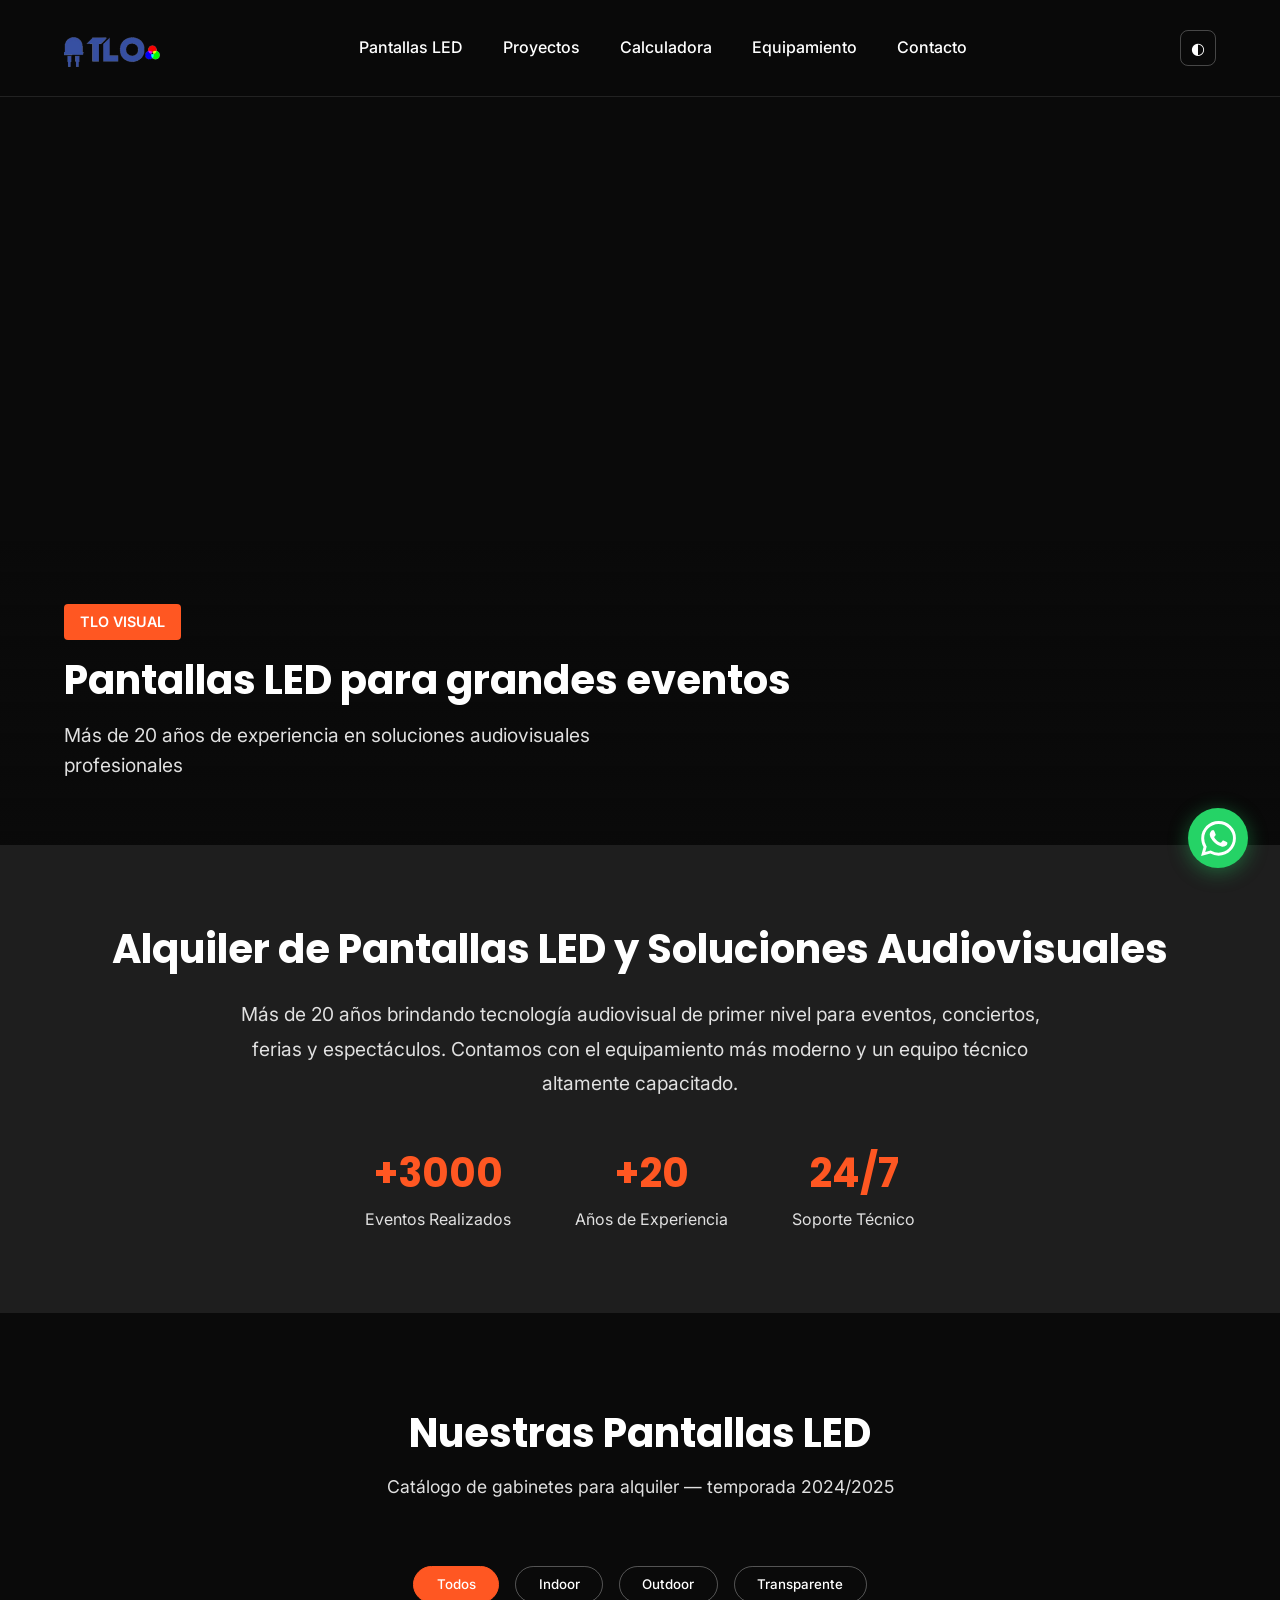
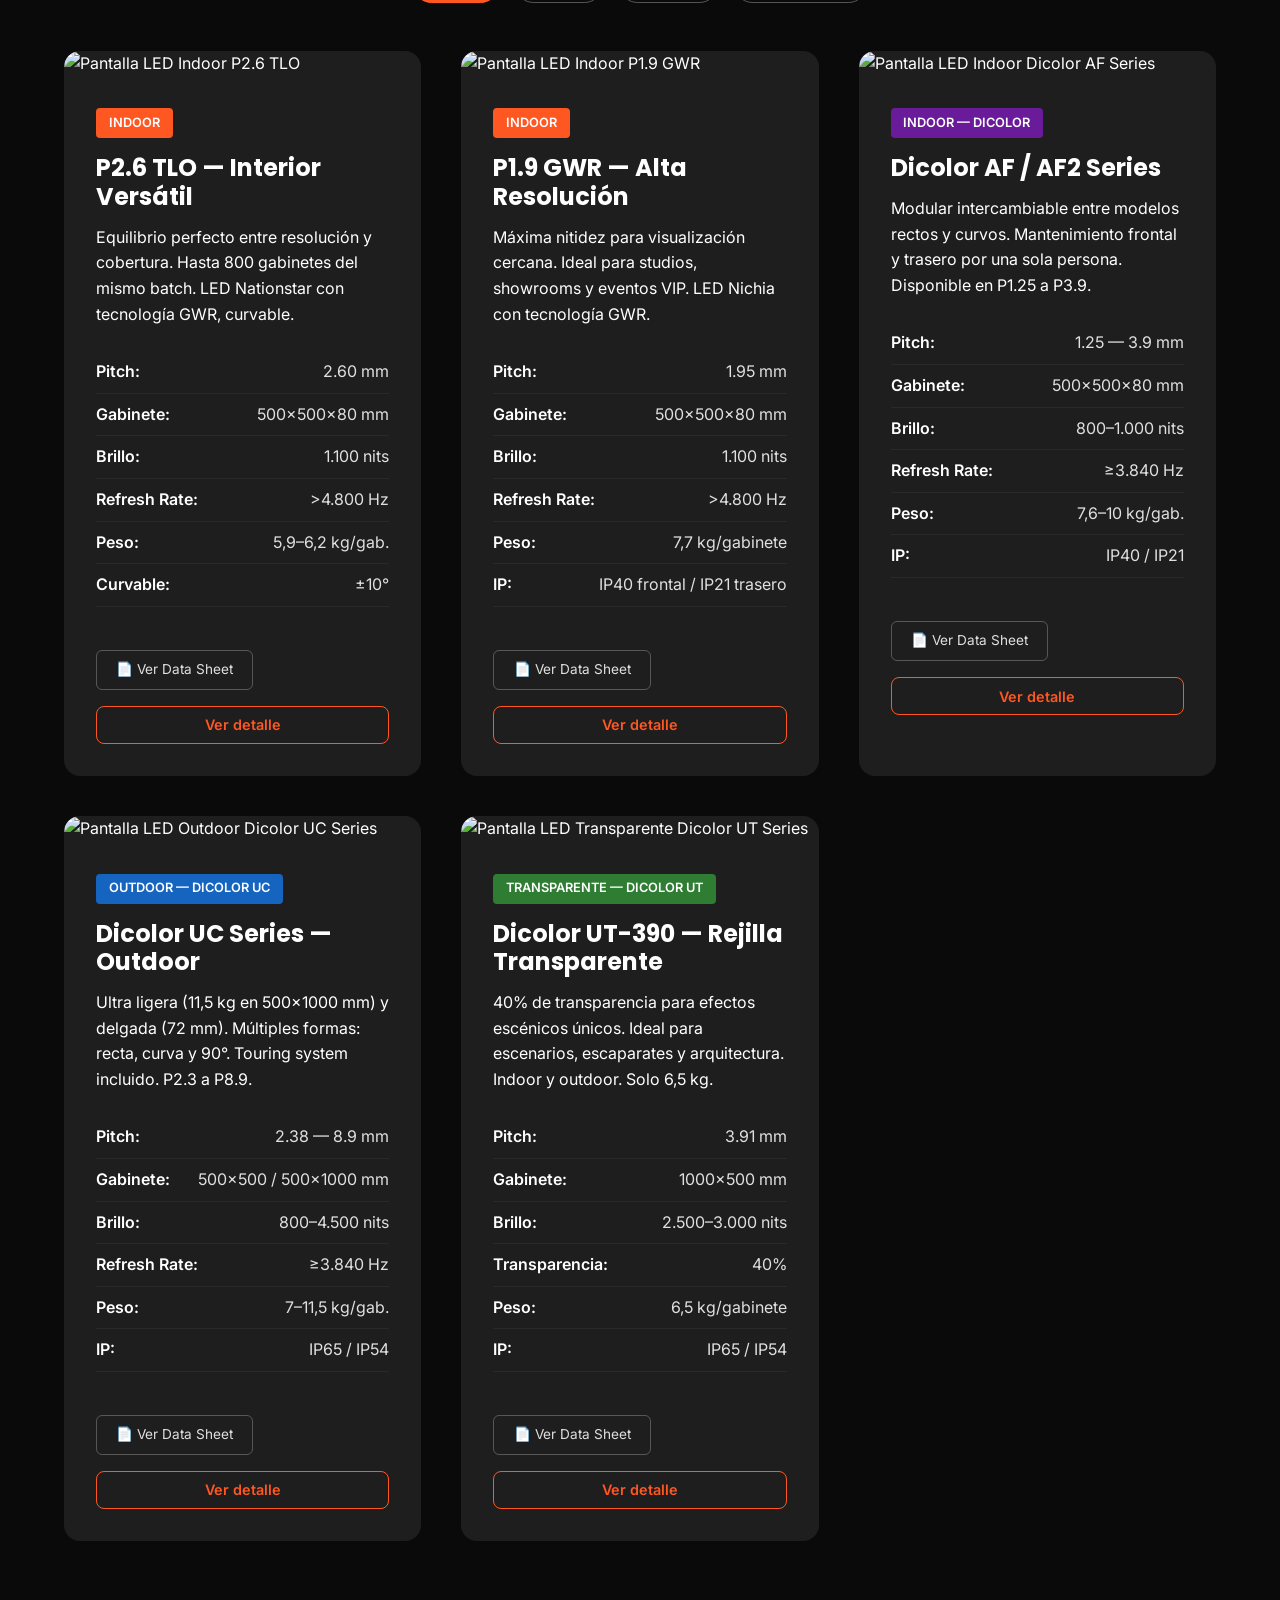
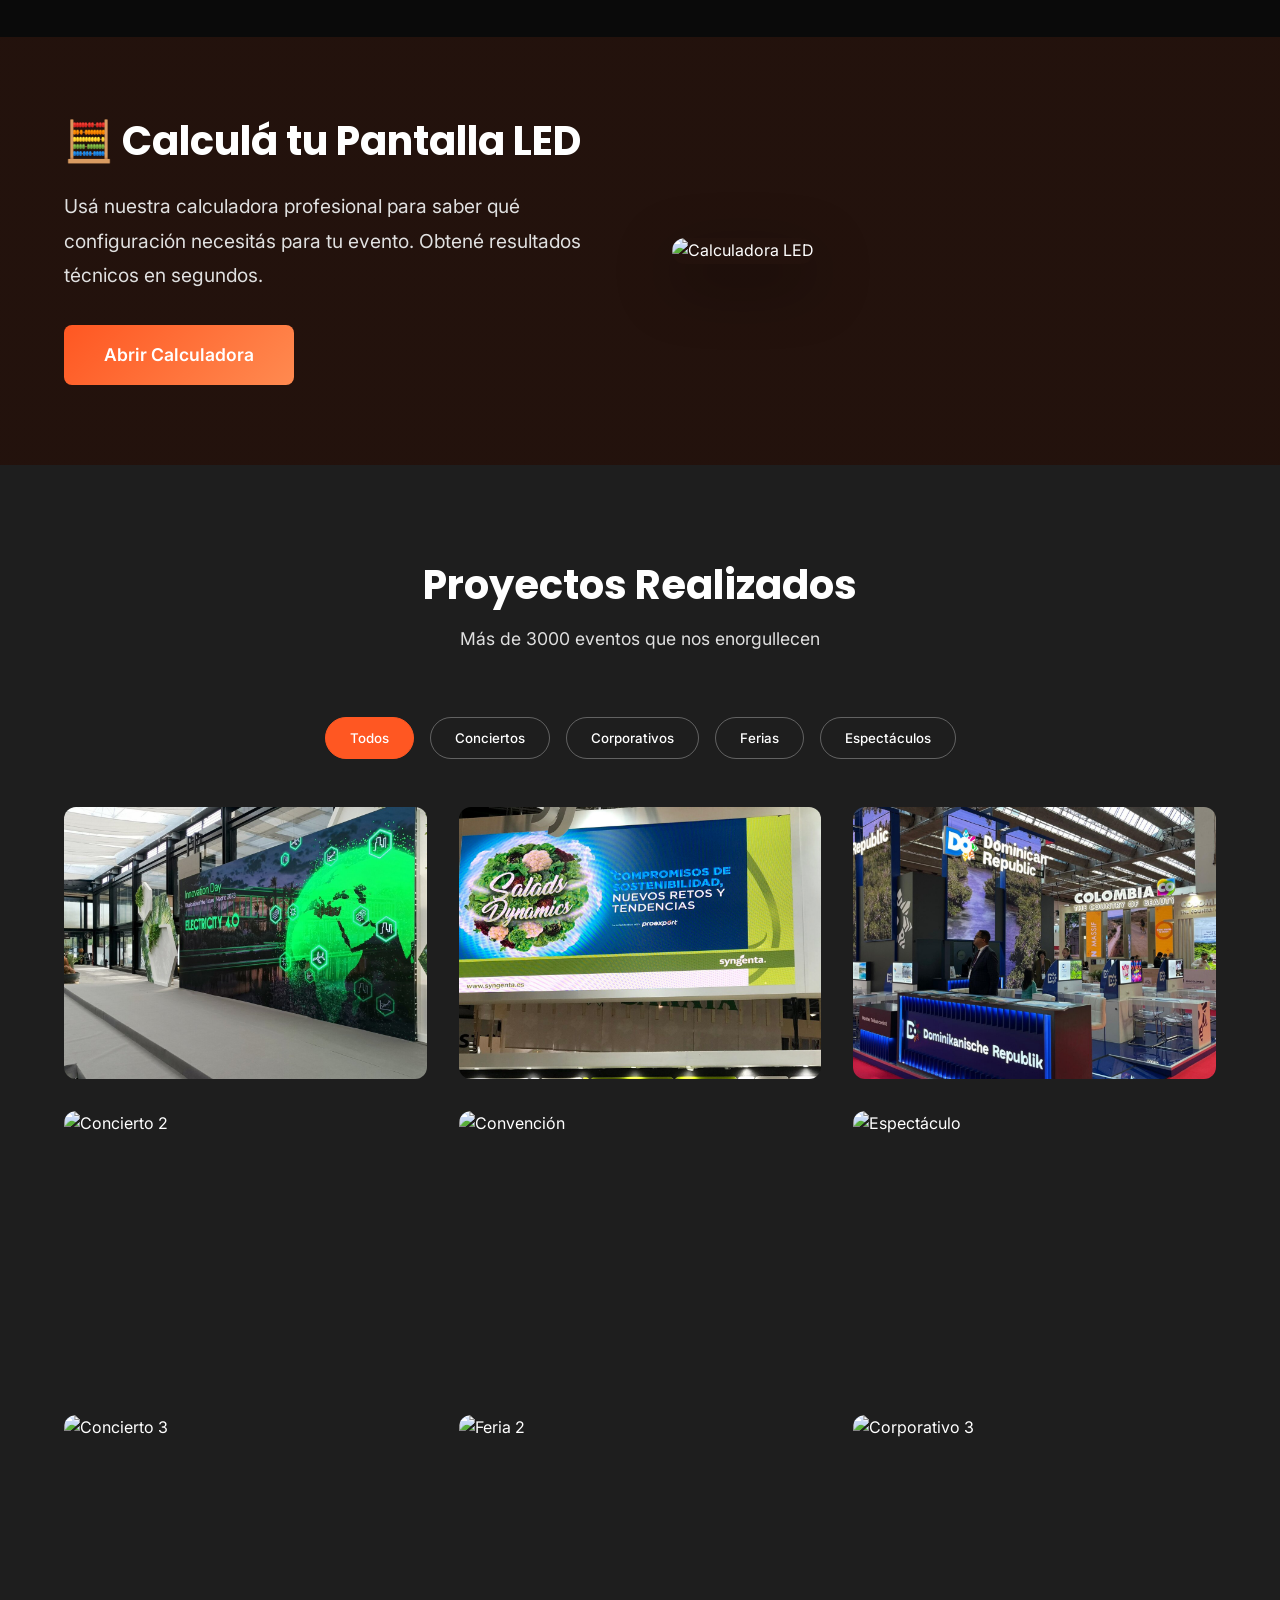
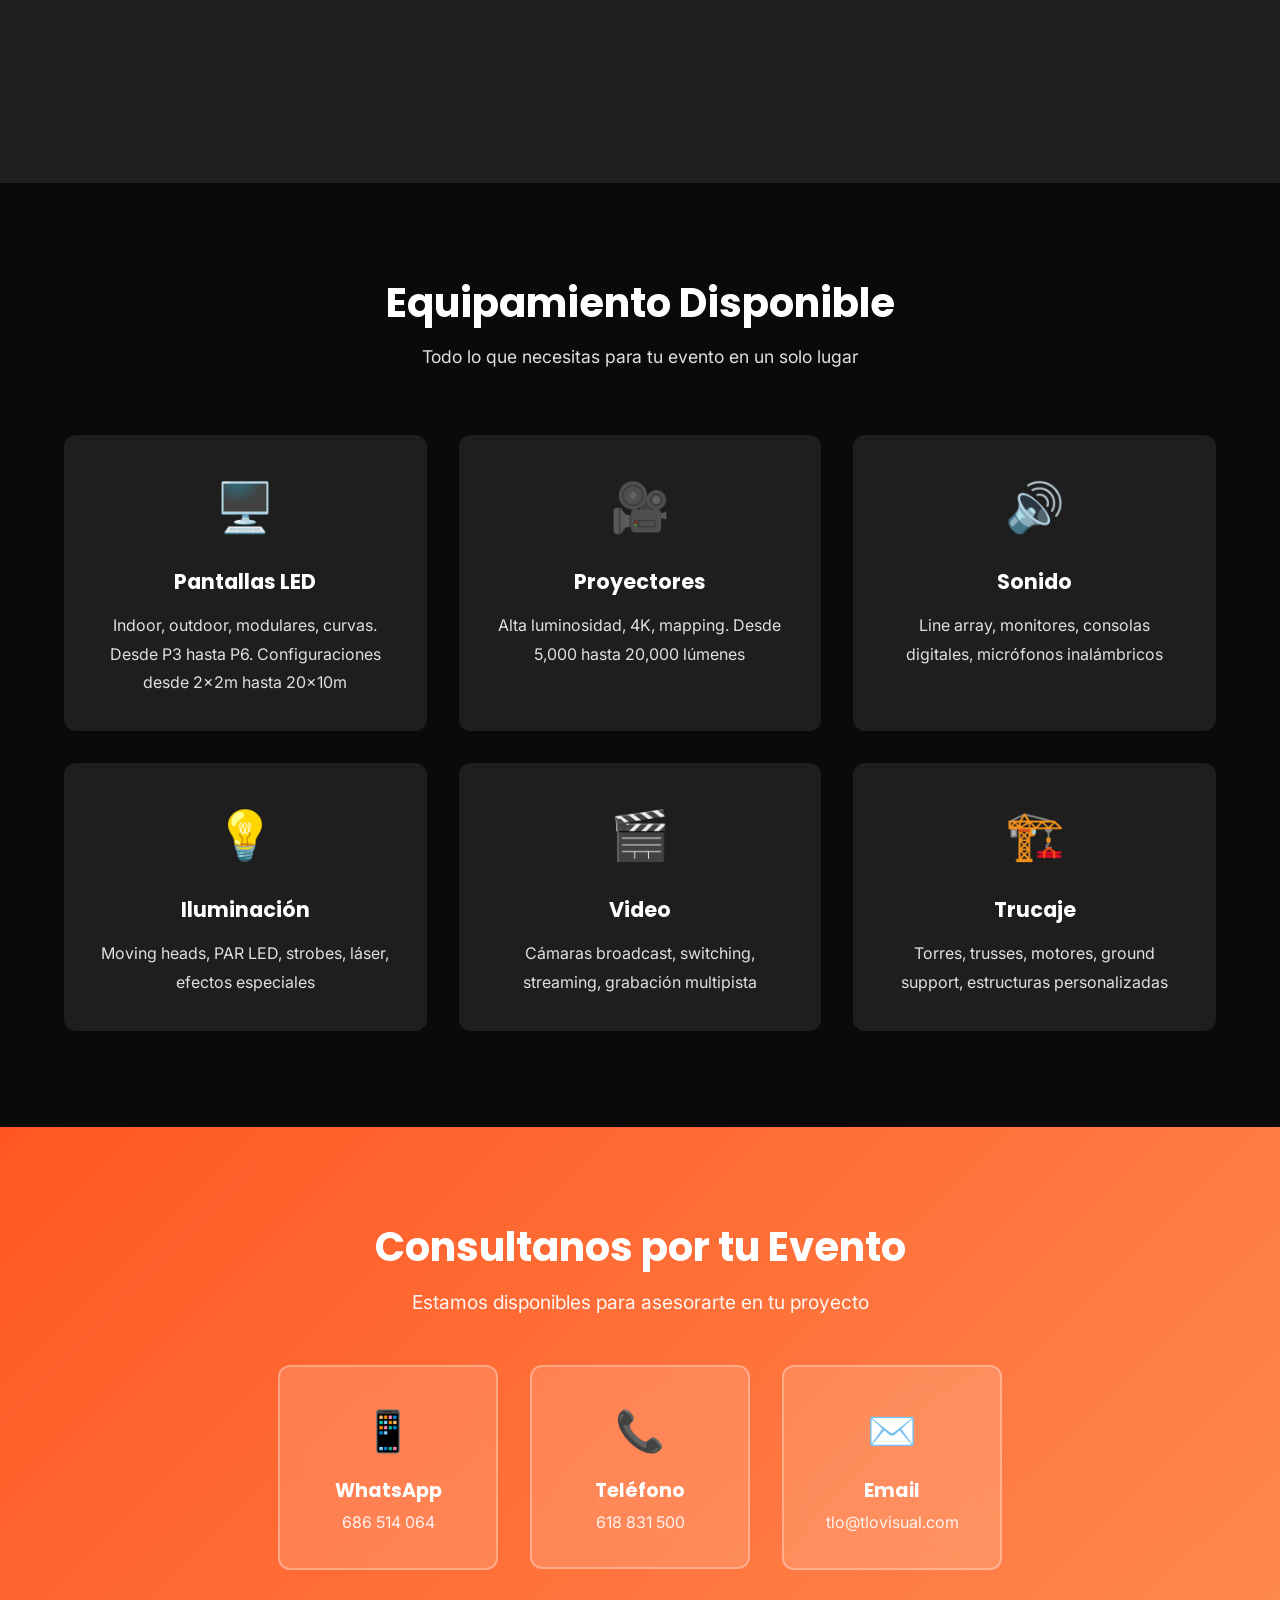
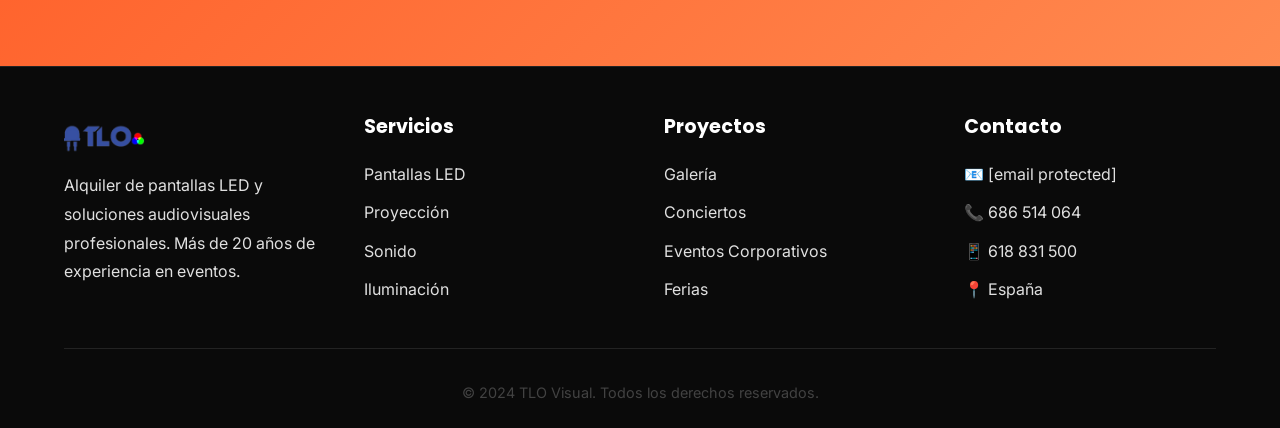
==== commit b6081951: "feat: replace hero slider with YouTube video background - Embed YouTube Short 3elsYmYdbj8 as full-sc" ====
--- a/index.html
+++ b/index.html
@@ -111,45 +111,24 @@
         </button>
     </nav>
 
-    <!-- HERO GALLERY -->
-    <section class="hero-gallery">
-        <div class="gallery-slider" id="gallerySlider">
-            <div class="gallery-slide active">
-                <img src="images/grandeseventos.jpg" alt="Grandes Eventos con pantalla LED">
-                <div class="slide-overlay">
-                    <div class="slide-info">
-                        <span class="slide-category">GRANDES EVENTOS</span>
-                        <h2>Pantallas LED para grandes eventos</h2>
-                        <p>Montaje de pantallas modulares de alta resolución para eventos de primer nivel</p>
-                    </div>
-                </div>
-            </div>
-            <div class="gallery-slide">
-                <img src="images/corporativo.jpg" alt="Evento corporativo con pantalla LED">
-                <div class="slide-overlay">
-                    <div class="slide-info">
-                        <span class="slide-category">CORPORATIVO</span>
-                        <h2>Eventos corporativos y lanzamientos</h2>
-                        <p>Tecnología audiovisual de impacto para presentaciones y lanzamientos de producto</p>
-                    </div>
-                </div>
-            </div>
-            <div class="gallery-slide">
-                <img src="images/ferias_exposiciones.jpg" alt="Ferias y exposiciones con pantalla LED">
-                <div class="slide-overlay">
-                    <div class="slide-info">
-                        <span class="slide-category">FERIAS &amp; EXPOSICIONES</span>
-                        <h2>Stands interactivos en ferias internacionales</h2>
-                        <p>Pantallas LED que hacen destacar tu marca en ferias y exposiciones de todo el mundo</p>
-                    </div>
-                </div>
-            </div>
-        </div>
-        <div class="gallery-nav">
-            <button onclick="prevSlide()" aria-label="Anterior">&#8249;</button>
-            <button onclick="nextSlide()" aria-label="Siguiente">&#8250;</button>
-        </div>
-        <div class="gallery-indicators" id="galleryIndicators"></div>
+    <!-- HERO VIDEO -->
+    <section class="video-hero">
+        <div class="video-hero-wrapper">
+            <iframe
+                src="https://www.youtube.com/embed/3elsYmYdbj8?autoplay=1&mute=1&loop=1&playlist=3elsYmYdbj8&controls=0&modestbranding=1&rel=0&playsinline=1&enablejsapi=1"
+                frameborder="0"
+                allow="autoplay; fullscreen"
+                allowfullscreen
+                title="TLO Visual — Pantallas LED para eventos"
+            ></iframe>
+        </div>
+        <div class="slide-overlay">
+            <div class="slide-info">
+                <span class="slide-category">TLO VISUAL</span>
+                <h2>Pantallas LED para grandes eventos</h2>
+                <p>Más de 20 años de experiencia en soluciones audiovisuales profesionales</p>
+            </div>
+        </div>
     </section>
 
     <!-- INTRO -->
@@ -190,7 +169,7 @@
         <div class="pantallas-grid" id="pantallasGrid">
 
             <!-- 1. P2.6 TLO Indoor -->
-            <div class="pantalla-card" data-ptype="indoor">
+            <div class="pantalla-card" data-ptype="indoor" data-href="pantallas/p26-tlo.html">
                 <img src="https://lh3.googleusercontent.com/d/19VEz2tYVpLaefPo6yIJ19IOf6-BZ9b1p" alt="Pantalla LED Indoor P2.6 TLO" class="pantalla-image">
                 <div class="pantalla-info">
                     <span class="pantalla-badge">INDOOR</span>
@@ -209,7 +188,7 @@
             </div>
 
             <!-- 2. P1.9 GWR -->
-            <div class="pantalla-card" data-ptype="indoor">
+            <div class="pantalla-card" data-ptype="indoor" data-href="pantallas/p19-gwr.html">
                 <img src="https://lh3.googleusercontent.com/d/1m825O2_cUdGROWjtmhFSdPGrEkZB0V8e" alt="Pantalla LED Indoor P1.9 GWR" class="pantalla-image">
                 <div class="pantalla-info">
                     <span class="pantalla-badge">INDOOR</span>
@@ -228,7 +207,7 @@
             </div>
 
             <!-- 3. Dicolor AF2 / A Series -->
-            <div class="pantalla-card" data-ptype="indoor">
+            <div class="pantalla-card" data-ptype="indoor" data-href="pantallas/dicolor-af.html">
                 <img src="https://lh3.googleusercontent.com/d/1I6nOk2Gpk1hUHrpuTc718xvdJASM8VAE" alt="Pantalla LED Indoor Dicolor AF Series" class="pantalla-image">
                 <div class="pantalla-info">
                     <span class="pantalla-badge indoor-badge-dicolor">INDOOR — DICOLOR</span>
@@ -247,7 +226,7 @@
             </div>
 
             <!-- 4. Dicolor UC Series Outdoor -->
-            <div class="pantalla-card" data-ptype="outdoor">
+            <div class="pantalla-card" data-ptype="outdoor" data-href="pantallas/dicolor-uc-outdoor.html">
                 <img src="https://lh3.googleusercontent.com/d/1bVmEmrhbzxSoqbG7it16OorBc0GF3Y6R" alt="Pantalla LED Outdoor Dicolor UC Series" class="pantalla-image">
                 <div class="pantalla-info">
                     <span class="pantalla-badge outdoor-badge">OUTDOOR — DICOLOR UC</span>
@@ -266,7 +245,7 @@
             </div>
 
             <!-- 5. Dicolor UT Series Transparente -->
-            <div class="pantalla-card" data-ptype="transparente">
+            <div class="pantalla-card" data-ptype="transparente" data-href="pantallas/dicolor-ut-transparente.html">
                 <img src="https://lh3.googleusercontent.com/d/1soc9MieJK7-VmpsF--3fWOarl8V-H3LP" alt="Pantalla LED Transparente Dicolor UT Series" class="pantalla-image">
                 <div class="pantalla-info">
                     <span class="pantalla-badge transparente-badge">TRANSPARENTE — DICOLOR UT</span>
@@ -522,6 +501,7 @@
                 <div class="modal-actions">
                     <a id="modal-datasheet" href="#" target="_blank" class="datasheet-btn">📄 Ver Data Sheet</a>
                     <a id="modal-whatsapp" href="#" target="_blank" class="btn-primary modal-wa-btn">Consultar disponibilidad</a>
+                    <a id="modal-page-link" href="#" class="modal-page-link">Ver página completa →</a>
                 </div>
             </div>
         </div>
--- a/css/styles.css
+++ b/css/styles.css
@@ -111,7 +111,33 @@
     transition: all 0.3s ease;
 }
 
-/* HERO GALLERY */
+/* HERO VIDEO */
+.video-hero {
+    margin-top: 80px;
+    height: 85vh;
+    position: relative;
+    overflow: hidden;
+    background: var(--primary-black);
+}
+
+.video-hero-wrapper {
+    position: absolute;
+    inset: 0;
+    overflow: hidden;
+}
+
+.video-hero-wrapper iframe {
+    position: absolute;
+    top: 50%;
+    left: 50%;
+    /* Vertical (9:16) Short scaled to cover landscape hero */
+    width: 100vw;
+    height: calc(100vw * 16 / 9);
+    transform: translate(-50%, -50%);
+    pointer-events: none;
+}
+
+/* HERO GALLERY (kept for legacy JS references) */
 .hero-gallery {
     margin-top: 80px;
     height: 85vh;
@@ -888,6 +914,17 @@
     padding: 0.8rem 1.5rem;
 }
 
+.modal-page-link {
+    text-align: center;
+    color: var(--primary-orange);
+    text-decoration: none;
+    font-size: 0.9rem;
+    font-weight: 500;
+    transition: opacity 0.2s ease;
+}
+
+.modal-page-link:hover { opacity: 0.7; }
+
 @media (max-width: 650px) {
     .modal-body {
         grid-template-columns: 1fr;
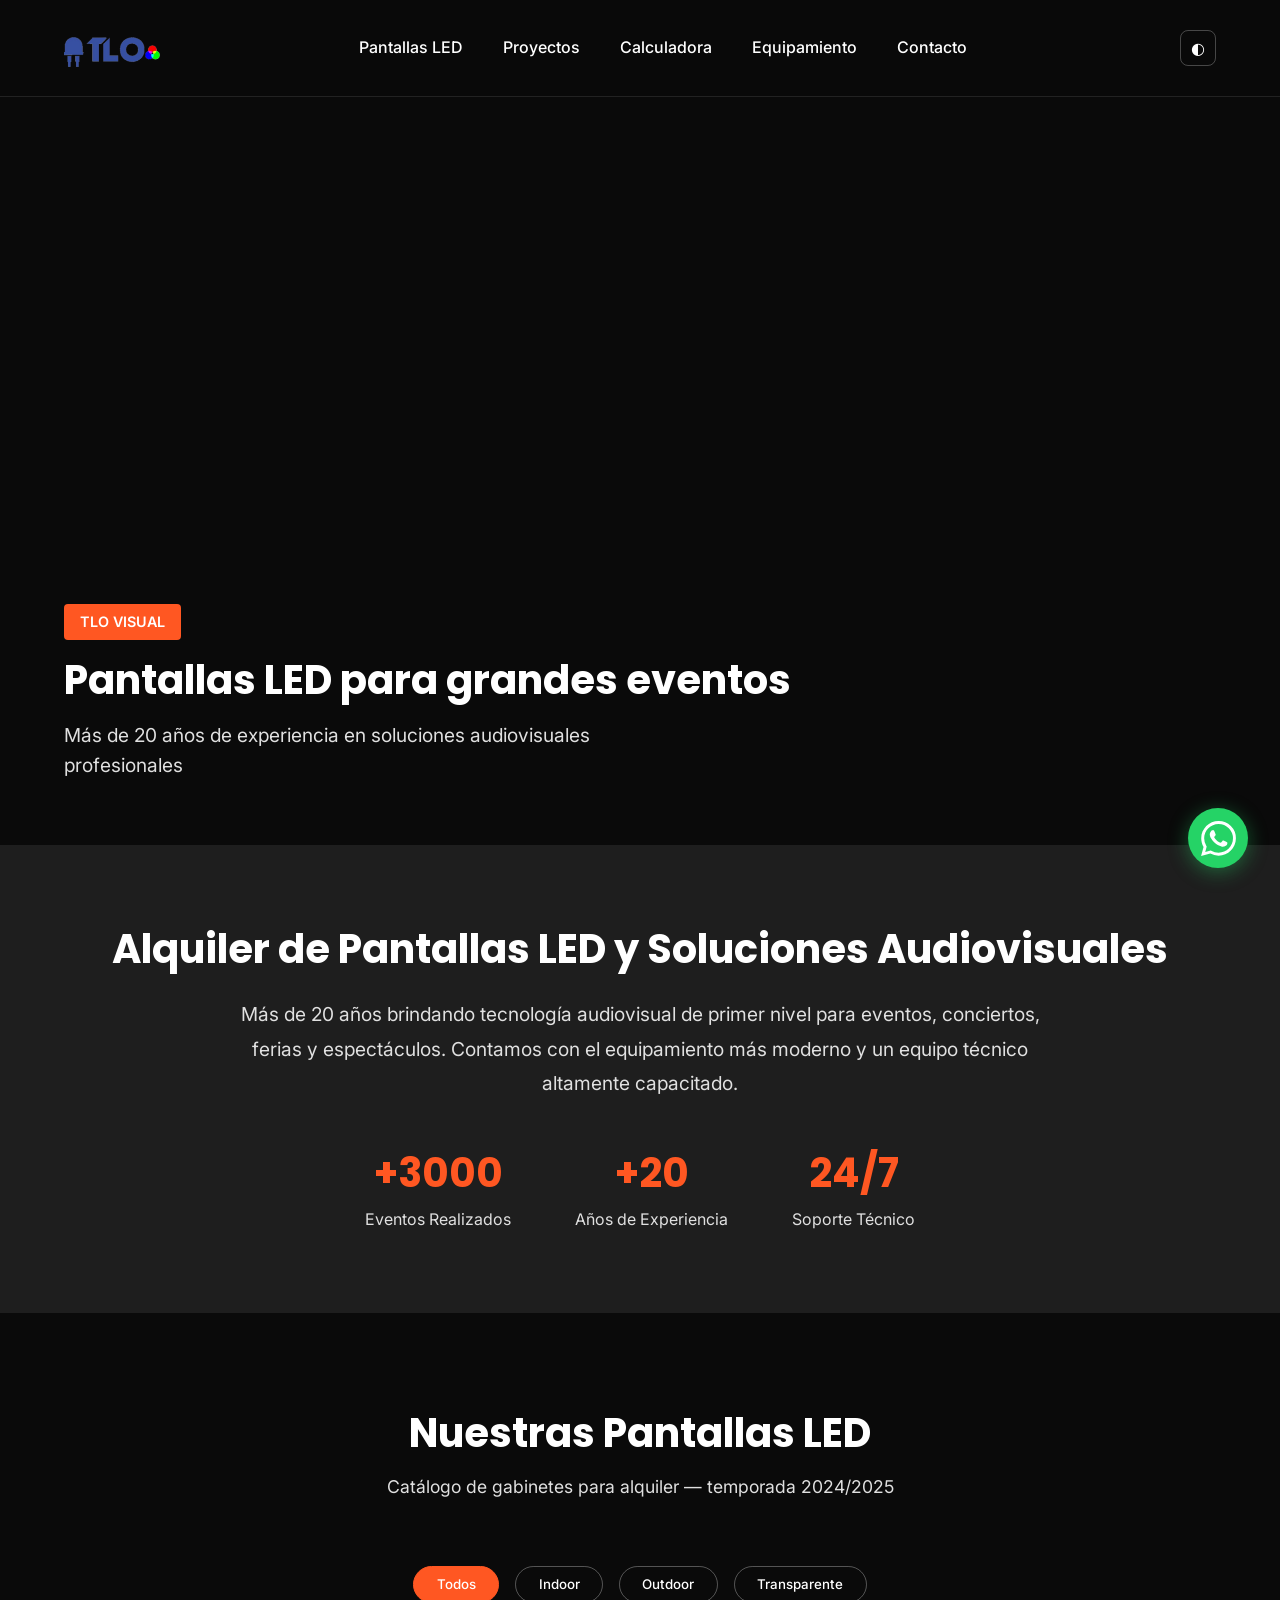
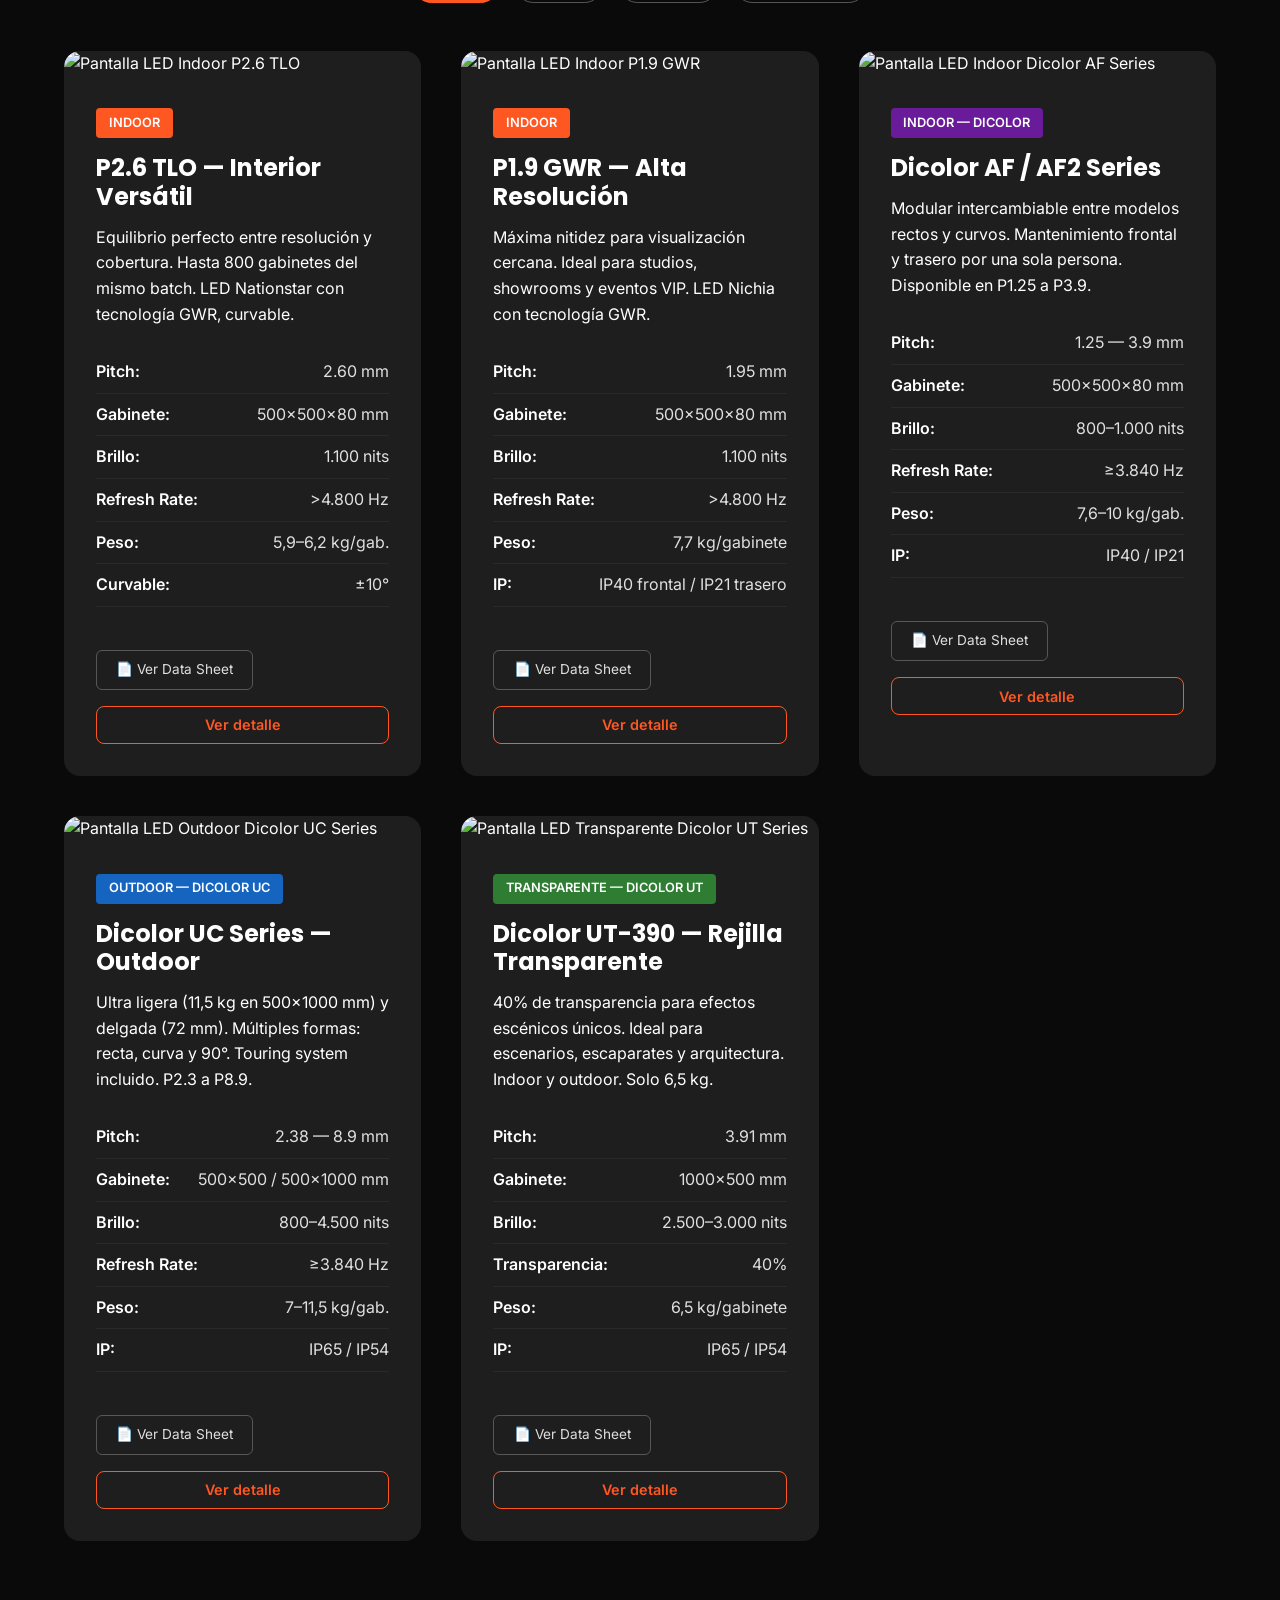
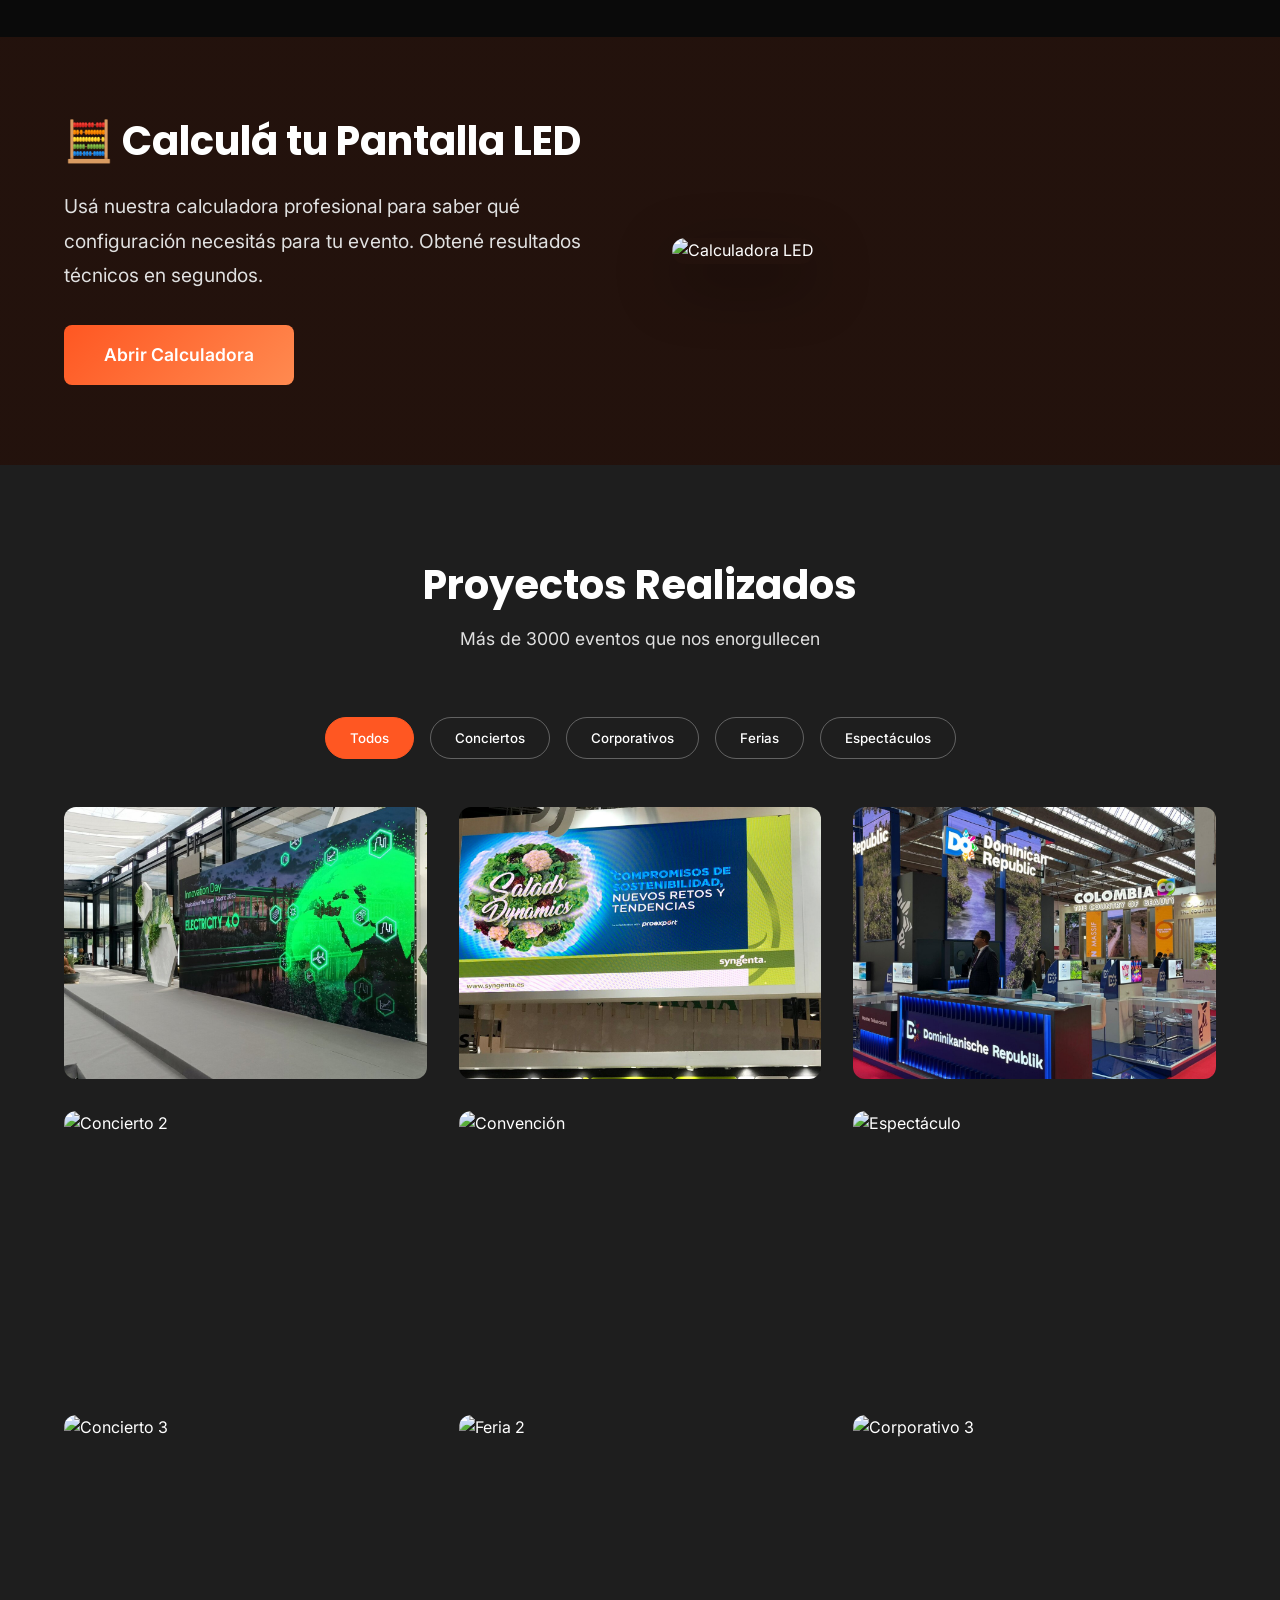
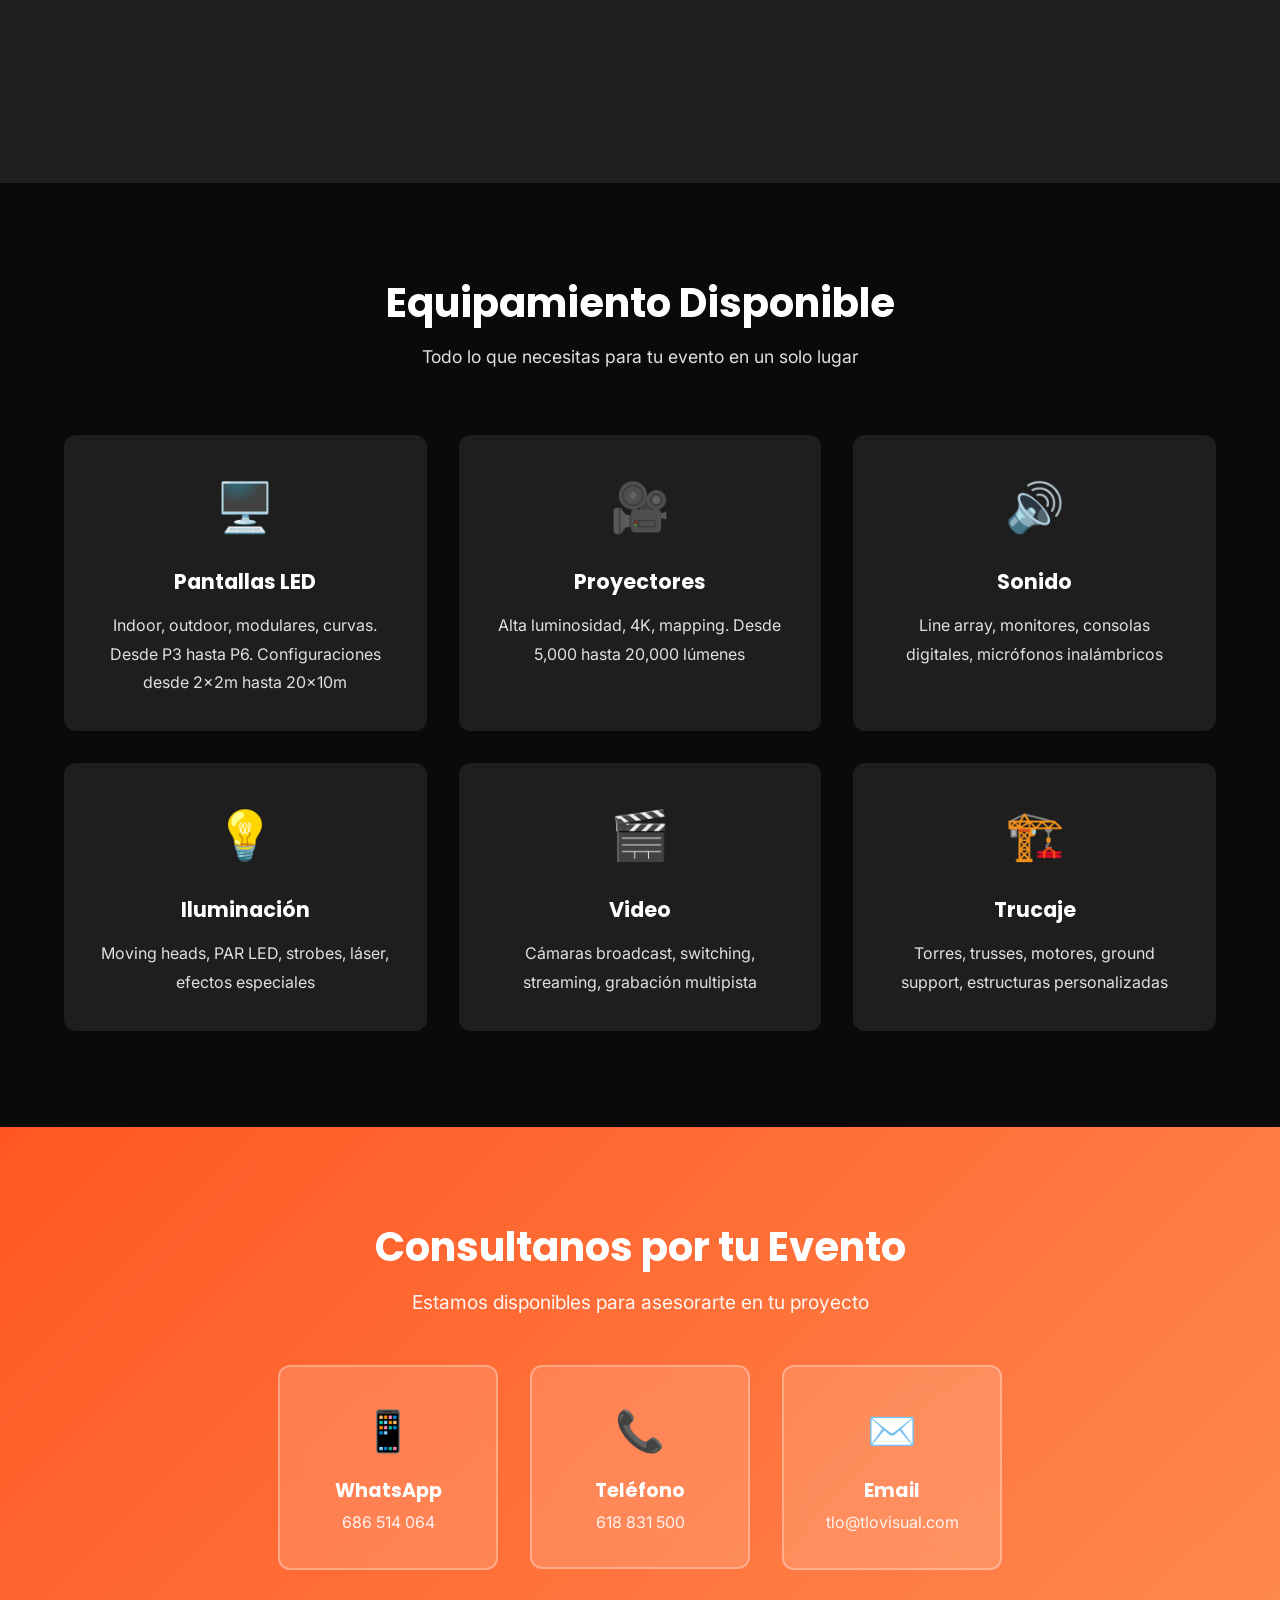
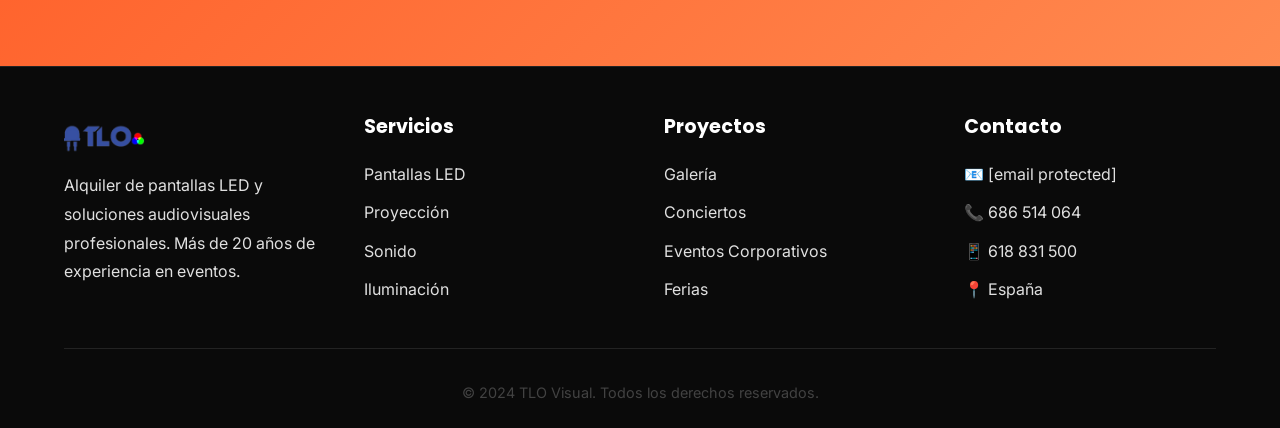
==== commit fa3e956f: "fix: swap hero video to x2-q0W1YAts" ====
--- a/index.html
+++ b/index.html
@@ -115,7 +115,7 @@
     <section class="video-hero">
         <div class="video-hero-wrapper">
             <iframe
-                src="https://www.youtube.com/embed/3elsYmYdbj8?autoplay=1&mute=1&loop=1&playlist=3elsYmYdbj8&controls=0&modestbranding=1&rel=0&playsinline=1&enablejsapi=1"
+                src="https://www.youtube.com/embed/x2-q0W1YAts?autoplay=1&mute=1&loop=1&playlist=x2-q0W1YAts&controls=0&modestbranding=1&rel=0&playsinline=1&enablejsapi=1"
                 frameborder="0"
                 allow="autoplay; fullscreen"
                 allowfullscreen
